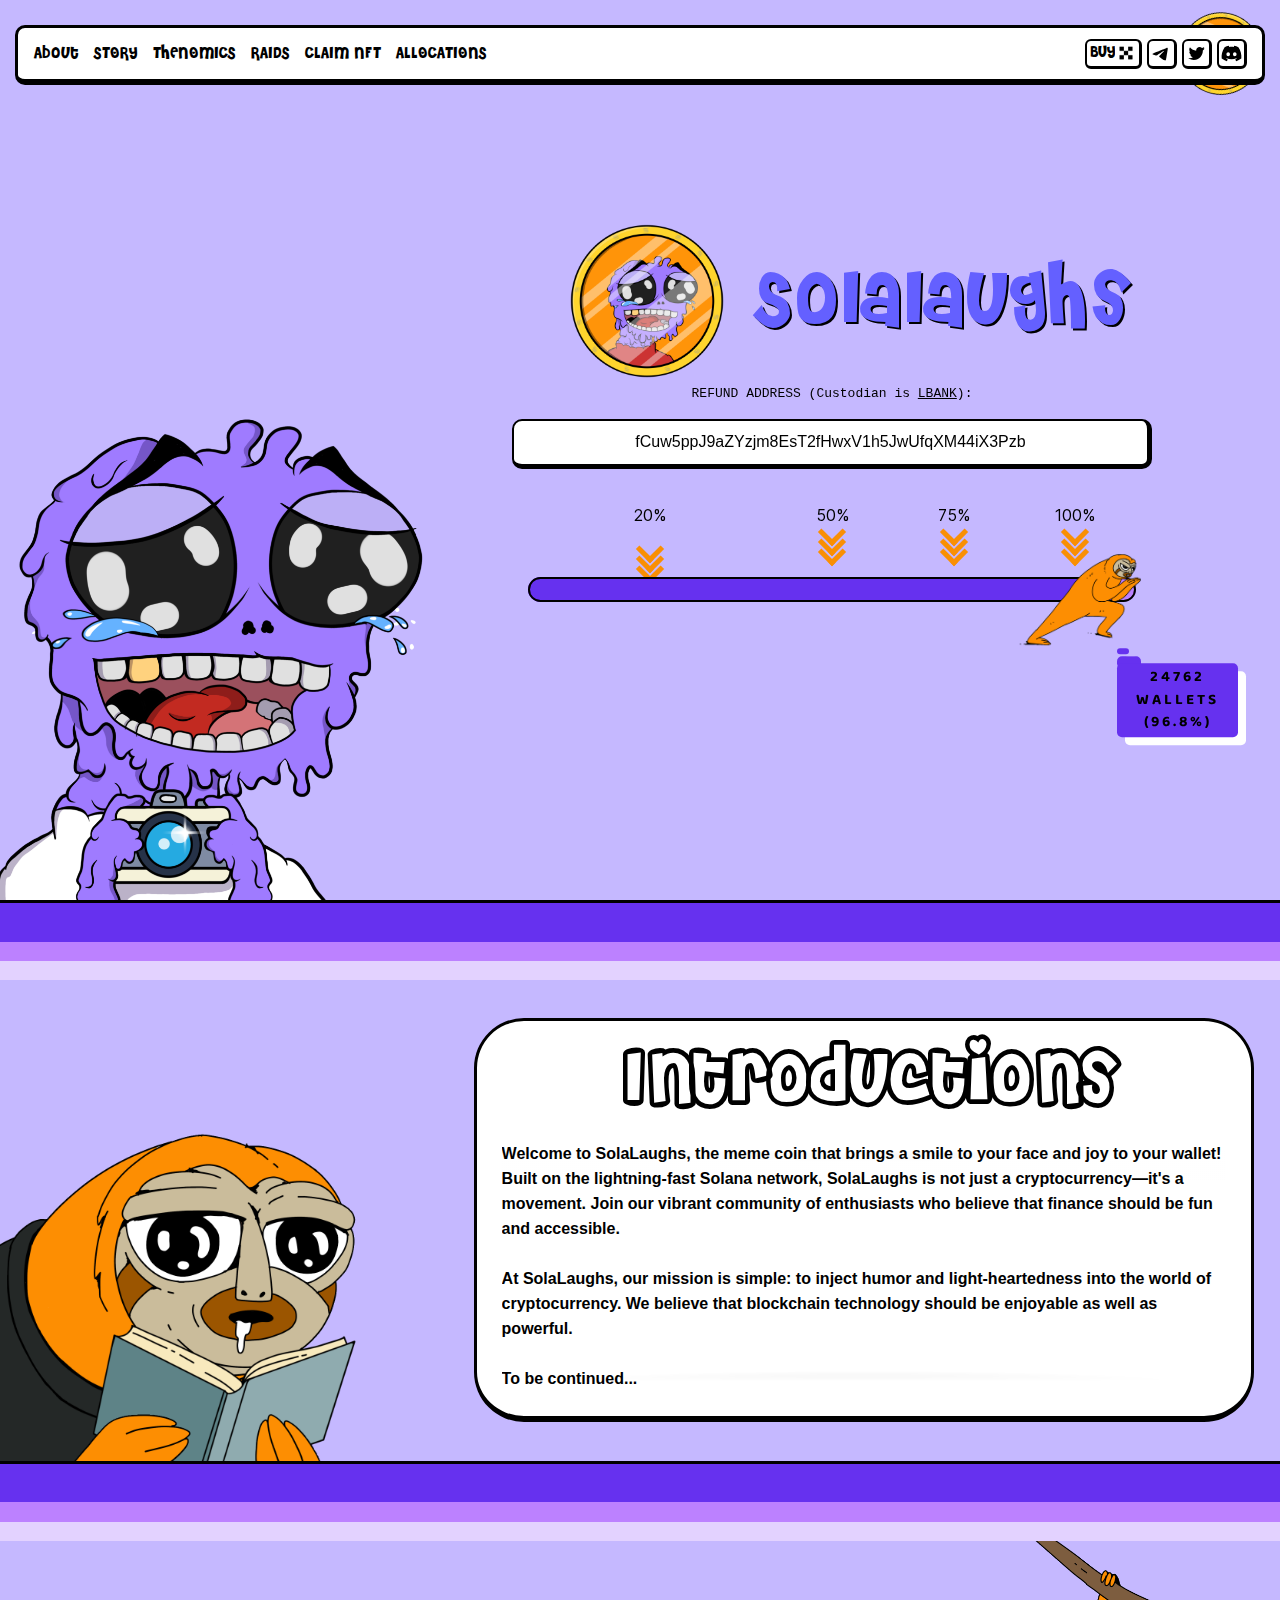
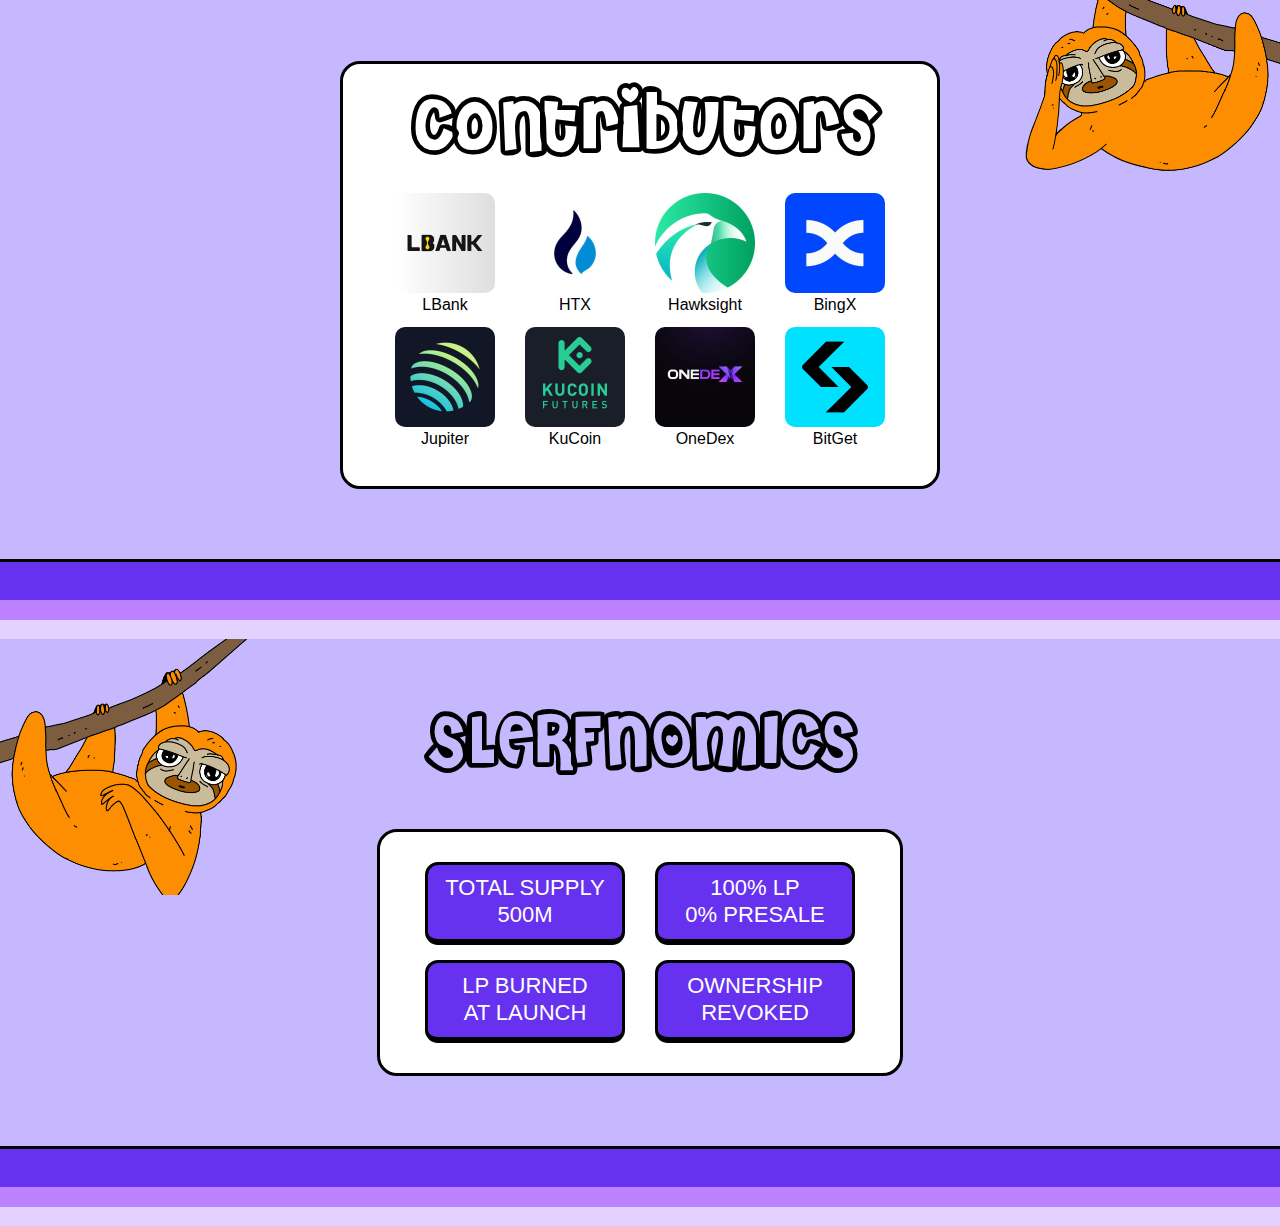
==== index.html @ f8366bbe "Update index.html" ====
<!DOCTYPE html>
<html lang="en">
    <head>
        <meta charSet="utf-8"/>
        <meta name="viewport" content="width=device-width, initial-scale=1"/>
        <link rel="preload" href="/_next/static/media/c9a5bc6a7c948fb0-s.p.woff2" as="font" crossorigin="" type="font/woff2"/>
        <link rel="preload" as="image" href="images/okx.png"/>
        <link rel="preload" as="image" href="/images/coin.png"/>
        <link rel="preload" as="image" href="/images/push.png"/>
        <link rel="preload" as="image" href="/images/salute.png"/>
        <link rel="preload" as="image" href="/images/lbank.jpeg"/>
        <link rel="preload" as="image" href="/images/htx.jpg"/>
        <link rel="preload" as="image" href="/images/Hawksight.jpeg"/>
        <link rel="preload" as="image" href="/images/BingX.jpeg"/>
        <link rel="preload" as="image" href="/images/Jupiter.jpeg"/>
        <link rel="preload" as="image" href="/images/KuCoin.jpeg"/>
        <link rel="stylesheet" href="/_next/static/css/9fb6fd49149eee24.css" crossorigin="" data-precedence="next"/>
        <link rel="preload" as="script" fetchPriority="low" href="/_next/static/chunks/webpack-7dfdd76a87c9d501.js" crossorigin=""/>
        <script src="/_next/static/chunks/fd9d1056-d4ca5eca3eb3c2d2.js" async="" crossorigin=""></script>
        <script src="/_next/static/chunks/69-572718b809e2f349.js" async="" crossorigin=""></script>
        <script src="/_next/static/chunks/main-app-a91ab301754ae529.js" async="" crossorigin=""></script>
        <script src="/_next/static/chunks/3a91511d-2972c8bcb6e692bf.js" async=""></script>
        <script src="/_next/static/chunks/73-a8bef7dbff1683b3.js" async=""></script>
        <script src="/_next/static/chunks/759-c3dd42689b335978.js" async=""></script>
        <script src="/_next/static/chunks/583-10a02fc35e198ca9.js" async=""></script>
        <script src="/_next/static/chunks/app/page-d8e5964d14be302d.js" async=""></script>
        <script src="/_next/static/chunks/258-0559c35a1b5f3dce.js" async=""></script>
        <script src="/_next/static/chunks/562-98d714fc0ea022a1.js" async=""></script>
        <script src="/_next/static/chunks/app/layout-865d504ce059236e.js" async=""></script>
        <link rel="preload" as="image" href="/images/OneDex.jpeg"/>
        <link rel="preload" as="image" href="/images/BitGet.png"/>
        <link rel="preload" as="image" href="/images/hanging.png"/>
        <link rel="icon" href="/images/coin.png"/>
        <meta name="twitter:card" content="summary_large_image"/>
        <meta name="twitter:description" content="Join the funniest currency on the Solana blockchain."/>
        <meta name="twitter:image:type" content="image/png"/>
        <meta name="twitter:image:width" content="855"/>
        <meta name="twitter:image:height" content="714"/>
        <meta property="og:image" content="https://www.slerf.wtf/images/bath.png"/>
        <meta name="twitter:image" content="https://www.slerf.wtf/images/bath.png"/>
        <meta property="og:description" content="SLERFIN"/>
        <meta property="og:image:type" content="image/png"/>
        <meta property="og:title" content="$SOLALAUGHS"/>
        <title>Experience Joy with Every Transaction!</title>
        <meta name="description" content="SOLALAUGHS"/>
        <link rel="icon" href="/images/coin.png"/>
        <meta name="next-size-adjust"/>
        <link href="https://fonts.googleapis.com/css?family=Baloo+2:400,800&amp;display=swap" rel="stylesheet"/>
        <script src="/_next/static/chunks/polyfills-c67a75d1b6f99dc8.js" crossorigin="" noModule=""></script>
    </head>
    <body class="__className_aaf875">
        <div class="wrapper_header">
            <div class="header">
                <div class="menu_left">
                    <a href="/raids.html">
                        <div class="raids-button">RAIDS </div>
                    </a>
                    <a href="/#about" class="menu_button w-button">About</a>
                    <a href="/#WHO" class="menu_button w-button">STORY</a>
                    <a href="/#TOK" class="menu_button w-button">SOLANOMICS</a>
                    <a href="/raids.html" class="menu_button w-button">RAIDS</a>
                    <a href="/claim.html" class="menu_button w-button">CLAIM NFT</a>
                    <a href="/allocations.html" class="menu_button w-button">ALLOCATIONS</a>
                </div>
                <div class="menu_right">
                    <a href="https://www.okx.com/web3/dex-market/detail/501/7BgBvyjrZX1YKz4oh9mjb8ZScatkkwb8DzFx7LoiVkM3" target="_blank" class="buy">
                        BUY !<img class="h-[22px]" src="images/okx.png"/>
                    </a>
                    <a href="https://t.me/solalaughs" target="_blank" class="socials tg w-button"></a>
                    <a href="https://twitter.com/solalaughs" target="_blank" class="socials twitter w-button"></a>
                    <a href="https://discord.gg/solalaughs" target="_blank" class="socials dsc w-button"></a>
                </div>
            </div>
        </div>
        <main class="body">
            <div class="wrapper">
                <div class="section_hero">
                    <div class="block_chara">
                        <img src="images/solalaughs.png" loading="lazy" alt="" class="booby"/>
                    </div>
                    <div class="block_logo">
                        <div class="main-text">
                            <img src="/images/coin.png" class="coin"/>SolaLaughs
                        </div>
                        <div class="pre-sale">
                            REFUND ADDRESS (Custodian is
                            <!-- -->
                            <a style="text-decoration:underline" href="https://twitter.com/LBank_Exchange/status/1769918019738976697" target="_blank" rel="noreferrer">LBANK</a>
                            ):
                        </div>
                        <div class="block_ca" data-tooltip-id="tt" id="tt">
                            <div class="ca">fCuw5ppJ9aZYzjm8EsT2fHwxV1h5JwUfqXM44iX3Pzb</div>
                        </div>
                        <div class="loading-parent">
                            <div class="break-points">
                                <div class="break-1">
                                    20%
                                    <div class="arrow">
                                        <span></span>
                                        <span></span>
                                        <span></span>
                                    </div>
                                </div>
                                <div class="break-2">
                                    50%
                                    <div class="arrow">
                                        <span></span>
                                        <span></span>
                                        <span></span>
                                    </div>
                                </div>
                                <div class="break-3">
                                    75%
                                    <div class="arrow">
                                        <span></span>
                                        <span></span>
                                        <span></span>
                                    </div>
                                </div>
                                <div class="break-3">
                                    100%
                                    <div class="arrow">
                                        <span></span>
                                        <span></span>
                                        <span></span>
                                    </div>
                                </div>
                            </div>
                            <div class="loading-bar">
                                <div class="half-bar" style="width:0%"></div>
                                <div class="progress-overlay"></div>
                                <img src="/images/push.png" class="slerf-progress" style="margin-left:0%"/>
                                <div class="tool-tip" style="margin-left:0%">
                                    <div class="tool-tip-1">
                                        0 Wallets<br/>(
                                        <!-- -->
                                        0.0%
                                        <!-- -->
                                        )
                                    </div>
                                    <div class="tool-tip-2"></div>
                                    <div class="tool-tip-3"></div>
                                </div>
                            </div>
                        </div>
                    </div>
                </div>
            </div>
            <div class="separator_blue" id="WHO">
                <div class="separator_in">
                    <div class="separator_in2"></div>
                </div>
            </div>
            <div class="section_about">
                <img src="images/reading.png" loading="lazy" alt="" class="cloud_right"/>
                <div class="section_block_about_wrapper">
                    <div class="block_about">
                        <div class="h1 blk">Introductions/div>
                        <div class="block_paragraph">
                            <p class="para">
                            <p>Welcome to SolaLaughs, the meme coin that brings a smile to your face and joy to your wallet! Built on the lightning-fast Solana network, SolaLaughs is not just a cryptocurrency—it's a movement. Join our vibrant community of enthusiasts who believe that finance should be fun and accessible.</p>
                            <br/>To be continued...
</p></div></div></div></div>
<div class="separator_blue" id="TOK">
    <div class="separator_in">
        <div class="separator_in2"></div>
    </div>
</div>
<div class="wrapper_tokenomics" id="tokenomics">
    <img src="/images/salute.png" class="salute"/>
    <div class="tokenomics">
        <div class="contribs_details">
            <div class="h1 mb-6">Contributors</div>
            <div class="contribs_flex">
                <div class="contrib">
                    <img class="contribimg" src="/images/lbank.jpeg"/>
                    <h3>LBank</h3>
                </div>
                <div class="contrib">
                    <img class="contribimg" src="/images/htx.jpg"/>
                    <h3>HTX</h3>
                </div>
                <div class="contrib">
                    <img class="contribimg" src="/images/Hawksight.jpeg"/>
                    <h3>Hawksight</h3>
                </div>
                <div class="contrib">
                    <img class="contribimg" src="/images/BingX.jpeg"/>
                    <h3>BingX</h3>
                </div>
                <div class="contrib">
                    <img class="contribimg" src="/images/Jupiter.jpeg"/>
                    <h3>Jupiter</h3>
                </div>
                <div class="contrib">
                    <img class="contribimg" src="/images/KuCoin.jpeg"/>
                    <h3>KuCoin</h3>
                </div>
                <div class="contrib">
                    <img class="contribimg" src="/images/OneDex.jpeg"/>
                    <h3>OneDex</h3>
                </div>
                <div class="contrib">
                    <img class="contribimg" src="/images/BitGet.png"/>
                    <h3>BitGet</h3>
                </div>
            </div>
        </div>
    </div>
</div>
<div class="separator_blue" id="STATS">
    <div class="separator_in">
        <div class="separator_in2"></div>
    </div>
</div>
<div class="wrapper_tokenomics" id="tokenomics">
    <img src="/images/hanging.png" class="hanging"/>
    <div class="tokenomics">
        <div class="h1">SLERFNOMICS</div>
        <div data-w-id="4c6bb17c-4a56-13b4-3585-2eb3e7861ee4" class="tokenomics_details">
            <div class="tokenomics_top">
                <div class="toke_details">
                    <div class="tokenomics_title">TOTAL SUPPLY</div>
                    <div class="tokenomics_title">500M</div>
                </div>
                <div class="toke_details">
                    <div class="tokenomics_title">100% LP</div>
                    <div class="tokenomics_title">0% PRESALE</div>
                </div>
            </div>
            <div class="tokenomics_bottom">
                <div class="toke_details">
                    <div class="tokenomics_title">LP BURNED</div>
                    <div class="tokenomics_title">AT LAUNCH</div>
                </div>
                <div class="toke_details">
                    <div class="tokenomics_title">OWNERSHIP</div>
                    <div class="tokenomics_title">REVOKED</div>
                </div>
            </div>
        </div>
    </div>
</div>
<div class="wrapper_tokenomics" id="tokenomics">
    <img src="/images/hanging.png" class="hanging"/>
    <div class="container">
  <h2>Frequently Asked Questions</h2>
  <div class="accordion">
    <div class="accordion-item">
      <button id="accordion-button-1" aria-expanded="false"><span class="accordion-title">Why is the moon sometimes out during the day?</span><span class="icon" aria-hidden="true"></span></button>
      <div class="accordion-content">
        <p>Lorem ipsum dolor sit amet, consectetur adipiscing elit, sed do eiusmod tempor incididunt ut labore et dolore magna aliqua. Elementum sagittis vitae et leo duis ut. Ut tortor pretium viverra suspendisse potenti.</p>
      </div>
    </div>
    <div class="accordion-item">
      <button id="accordion-button-2" aria-expanded="false"><span class="accordion-title">Why is the sky blue?</span><span class="icon" aria-hidden="true"></span></button>
      <div class="accordion-content">
        <p>Lorem ipsum dolor sit amet, consectetur adipiscing elit, sed do eiusmod tempor incididunt ut labore et dolore magna aliqua. Elementum sagittis vitae et leo duis ut. Ut tortor pretium viverra suspendisse potenti.</p>
      </div>
    </div>
    <div class="accordion-item">
      <button id="accordion-button-3" aria-expanded="false"><span class="accordion-title">Will we ever discover aliens?</span><span class="icon" aria-hidden="true"></span></button>
      <div class="accordion-content">
        <p>Lorem ipsum dolor sit amet, consectetur adipiscing elit, sed do eiusmod tempor incididunt ut labore et dolore magna aliqua. Elementum sagittis vitae et leo duis ut. Ut tortor pretium viverra suspendisse potenti.</p>
      </div>
    </div>
    <div class="accordion-item">
      <button id="accordion-button-4" aria-expanded="false"><span class="accordion-title">How much does the Earth weigh?</span><span class="icon" aria-hidden="true"></span></button>
      <div class="accordion-content">
        <p>Lorem ipsum dolor sit amet, consectetur adipiscing elit, sed do eiusmod tempor incididunt ut labore et dolore magna aliqua. Elementum sagittis vitae et leo duis ut. Ut tortor pretium viverra suspendisse potenti.</p>
      </div>
    </div>
    <div class="accordion-item">
      <button id="accordion-button-5" aria-expanded="false"><span class="accordion-title">How do airplanes stay up?</span><span class="icon" aria-hidden="true"></span></button>
      <div class="accordion-content">
        <p>Lorem ipsum dolor sit amet, consectetur adipiscing elit, sed do eiusmod tempor incididunt ut labore et dolore magna aliqua. Elementum sagittis vitae et leo duis ut. Ut tortor pretium viverra suspendisse potenti.</p>
      </div>
    </div>
  </div>
</div>
                </div>
            </div>
        </div>
    </div>
</div>
<div class="separator_blue" id="STATS">
    <div class="separator_in">
        <div class="separator_in2"></div>
    </div>
</div>
</main><div style="position:fixed;z-index:9999;top:16px;left:16px;right:16px;bottom:16px;pointer-events:none"></div>
<script src="/_next/static/chunks/webpack-7dfdd76a87c9d501.js" crossorigin="" async=""></script>
<script>
    (self.__next_f = self.__next_f || []).push([0]);
    self.__next_f.push([2, null])
</script>
<script>
    self.__next_f.push([1, "1:HL[\"/_next/static/media/c9a5bc6a7c948fb0-s.p.woff2\",\"font\",{\"crossOrigin\":\"\",\"type\":\"font/woff2\"}]\n2:HL[\"/_next/static/css/9fb6fd49149eee24.css\",\"style\",{\"crossOrigin\":\"\"}]\n0:\"$L3\"\n"])
</script>
<script>
    self.__next_f.push([1, "4:I[47690,[],\"\"]\n6:I[77831,[],\"\"]\n7:I[40981,[\"814\",\"static/chunks/3a91511d-2972c8bcb6e692bf.js\",\"73\",\"static/chunks/73-a8bef7dbff1683b3.js\",\"759\",\"static/chunks/759-c3dd42689b335978.js\",\"583\",\"static/chunks/583-10a02fc35e198ca9.js\",\"931\",\"static/chunks/app/page-d8e5964d14be302d.js\"],\"\"]\n8:I[98690,[\"814\",\"static/chunks/3a91511d-2972c8bcb6e692bf.js\",\"759\",\"static/chunks/759-c3dd42689b335978.js\",\"258\",\"static/chunks/258-0559c35a1b5f3dce.js\",\"562\",\"static/chunks/562-98d714fc0ea022a1.js\",\"185\",\"static/chunks/app"])
</script>
<script>
    self.__next_f.push([1, "/layout-865d504ce059236e.js\"],\"WalletContextProvider\"]\n9:I[5613,[],\"\"]\na:I[31778,[],\"\"]\nb:I[18009,[\"814\",\"static/chunks/3a91511d-2972c8bcb6e692bf.js\",\"759\",\"static/chunks/759-c3dd42689b335978.js\",\"258\",\"static/chunks/258-0559c35a1b5f3dce.js\",\"562\",\"static/chunks/562-98d714fc0ea022a1.js\",\"185\",\"static/chunks/app/layout-865d504ce059236e.js\"],\"Toaster\"]\nd:I[48955,[],\"\"]\ne:[]\n"])
</script>
<script>
    self.__next_f.push([1, "3:[[[\"$\",\"link\",\"0\",{\"rel\":\"stylesheet\",\"href\":\"/_next/static/css/9fb6fd49149eee24.css\",\"precedence\":\"next\",\"crossOrigin\":\"\"}]],[\"$\",\"$L4\",null,{\"buildId\":\"cHg2XXc3k6zEZSCvXubAe\",\"assetPrefix\":\"\",\"initialCanonicalUrl\":\"/\",\"initialTree\":[\"\",{\"children\":[\"__PAGE__\",{}]},\"$undefined\",\"$undefined\",true],\"initialSeedData\":[\"\",{\"children\":[\"__PAGE__\",{},[\"$L5\",[\"$\",\"$L6\",null,{\"propsForComponent\":{\"params\":{}},\"Component\":\"$7\",\"isStaticGeneration\":true}],null]]},[null,[\"$\",\"html\",null,{\"lang\":\"en\",\"children\":[[\"$\",\"head\",null,{\"children\":[[\"$\",\"link\",null,{\"rel\":\"icon\",\"href\":\"/images/coin.png\"}],[\"$\",\"meta\",null,{\"name\":\"twitter:card\",\"content\":\"summary_large_image\"}],[\"$\",\"meta\",null,{\"name\":\"twitter:description\",\"content\":\"SLERFIN\"}],[\"$\",\"meta\",null,{\"name\":\"twitter:image:type\",\"content\":\"image/png\"}],[\"$\",\"meta\",null,{\"name\":\"twitter:image:width\",\"content\":\"855\"}],[\"$\",\"meta\",null,{\"name\":\"twitter:image:height\",\"content\":\"714\"}],[\"$\",\"meta\",null,{\"property\":\"og:image\",\"content\":\"https://www.slerf.wtf/images/bath.png\"}],[\"$\",\"meta\",null,{\"name\":\"twitter:image\",\"content\":\"https://www.slerf.wtf/images/bath.png\"}],[\"$\",\"meta\",null,{\"property\":\"og:description\",\"content\":\"SLERFIN\"}],[\"$\",\"meta\",null,{\"property\":\"og:image:type\",\"content\":\"image/png\"}],[\"$\",\"meta\",null,{\"property\":\"og:title\",\"content\":\"$SOLALAUGHS\"}],[\"$\",\"link\",null,{\"href\":\"https://fonts.googleapis.com/css?family=Baloo+2:400,800\u0026display=swap\",\"rel\":\"stylesheet\"}]]}],[\"$\",\"body\",null,{\"className\":\"__className_aaf875\",\"children\":[\"$\",\"$L8\",null,{\"children\":[[\"$\",\"$L9\",null,{\"parallelRouterKey\":\"children\",\"segmentPath\":[\"children\"],\"loading\":\"$undefined\",\"loadingStyles\":\"$undefined\",\"loadingScripts\":\"$undefined\",\"hasLoading\":false,\"error\":\"$undefined\",\"errorStyles\":\"$undefined\",\"errorScripts\":\"$undefined\",\"template\":[\"$\",\"$La\",null,{}],\"templateStyles\":\"$undefined\",\"templateScripts\":\"$undefined\",\"notFound\":[[\"$\",\"title\",null,{\"children\":\"404: This page could not be found.\"}],[\"$\",\"div\",null,{\"style\":{\"fontFamily\":\"system-ui,\\\"Segoe UI\\\",Roboto,Helvetica,Arial,sans-serif,\\\"Apple Color Emoji\\\",\\\"Segoe UI Emoji\\\"\",\"height\":\"100vh\",\"textAlign\":\"center\",\"display\":\"flex\",\"flexDirection\":\"column\",\"alignItems\":\"center\",\"justifyContent\":\"center\"},\"children\":[\"$\",\"div\",null,{\"children\":[[\"$\",\"style\",null,{\"dangerouslySetInnerHTML\":{\"__html\":\"body{color:#000;background:#fff;margin:0}.next-error-h1{border-right:1px solid rgba(0,0,0,.3)}@media (prefers-color-scheme:dark){body{color:#fff;background:#000}.next-error-h1{border-right:1px solid rgba(255,255,255,.3)}}\"}}],[\"$\",\"h1\",null,{\"className\":\"next-error-h1\",\"style\":{\"display\":\"inline-block\",\"margin\":\"0 20px 0 0\",\"padding\":\"0 23px 0 0\",\"fontSize\":24,\"fontWeight\":500,\"verticalAlign\":\"top\",\"lineHeight\":\"49px\"},\"children\":\"404\"}],[\"$\",\"div\",null,{\"style\":{\"display\":\"inline-block\"},\"children\":[\"$\",\"h2\",null,{\"style\":{\"fontSize\":14,\"fontWeight\":400,\"lineHeight\":\"49px\",\"margin\":0},\"children\":\"This page could not be found.\"}]}]]}]}]],\"notFoundStyles\":[],\"styles\":null}],[\"$\",\"$Lb\",null,{\"position\":\"bottom-center\"}]]}]}]]}],null]],\"initialHead\":[false,\"$Lc\"],\"globalErrorComponent\":\"$d\",\"missingSlots\":\"$We\"}]]\n"])
</script>
<script>
    self.__next_f.push([1, "c:[[\"$\",\"meta\",\"0\",{\"name\":\"viewport\",\"content\":\"width=device-width, initial-scale=1\"}],[\"$\",\"meta\",\"1\",{\"charSet\":\"utf-8\"}],[\"$\",\"title\",\"2\",{\"children\":\"$SOLALAUGHS\"}],[\"$\",\"meta\",\"3\",{\"name\":\"description\",\"content\":\"SLERFIN\"}],[\"$\",\"link\",\"4\",{\"rel\":\"icon\",\"href\":\"/images/coin.png\"}],[\"$\",\"meta\",\"5\",{\"name\":\"next-size-adjust\"}]]\n5:null\n"])
</script>
<script>
    self.__next_f.push([1, ""])
</script>
<script>
const items = document.querySelectorAll(".accordion button");

function toggleAccordion() {
  const itemToggle = this.getAttribute('aria-expanded');
  
  for (i = 0; i < items.length; i++) {
    items[i].setAttribute('aria-expanded', 'false');
  }
  
  if (itemToggle == 'false') {
    this.setAttribute('aria-expanded', 'true');
  }
}

items.forEach(item => item.addEventListener('click', toggleAccordion));
</script>
</body></html>
---- _next/static/css/9fb6fd49149eee24.css ----
@import url("https://fonts.googleapis.com/css2?family=DM+Sans:wght@400;500;700&display=swap");.wallet-adapter-button {
    background-color: transparent;
    border: none;
    color: #fff;
    cursor: pointer;
    display: flex;
    align-items: center;
    font-family: DM Sans,Roboto,Helvetica Neue,Helvetica,Arial,sans-serif;
    font-size: 16px;
    font-weight: 600;
    height: 48px;
    line-height: 48px;
    padding: 0 24px;
    border-radius: 4px
}

@import url('https://fonts.googleapis.com/css?family=Hind:300,400&display=swap');

$bg: #fff;
$text: #7288a2;
$gray: #4d5974;
$lightgray: #e5e5e5;
$blue: #03b5d2;

* {
  box-sizing: border-box;
  &::before, &::after {
    box-sizing: border-box;
  }
}

body {
  margin: 0;
  padding: 0;
  font-family: 'Hind', sans-serif;
  background: $bg;
  color: $gray;
  display: flex;
  min-height: 100vh;
}

.container {
  margin: 0 auto;
  padding: 4rem;
  width: 48rem;
}

.accordion {
  .accordion-item {
    border-bottom: 1px solid $lightgray;
    button[aria-expanded='true'] {
      border-bottom: 1px solid $blue;
    }
  }
  button {
    position: relative;
    display: block;
    text-align: left;
    width: 100%;
    padding: 1em 0;
    color: $text;
    font-size: 1.15rem;
    font-weight: 400;
    border: none;
    background: none;
    outline: none;
    &:hover, &:focus {
      cursor: pointer;
      color: $blue;
      &::after {
        cursor: pointer;
        color: $blue;
        border: 1px solid $blue;
      }
    }
    .accordion-title {
      padding: 1em 1.5em 1em 0;
    }
    .icon {
      display: inline-block;
      position: absolute;
      top: 18px;
      right: 0;
      width: 22px;
      height: 22px;
      border: 1px solid;
      border-radius: 22px;
      &::before {
        display: block;
        position: absolute;
        content: '';
        top: 9px;
        left: 5px;
        width: 10px;
        height: 2px;
        background: currentColor;
      }
      &::after {
        display: block;
        position: absolute;
        content: '';
        top: 5px;
        left: 9px;
        width: 2px;
        height: 10px;
        background: currentColor;
      }
    }
  }
  button[aria-expanded='true'] {
    color: $blue;
    .icon {
      &::after {
        width: 0;
      }
    }
    + .accordion-content {
      opacity: 1;
      max-height: 9em;
      transition: all 200ms linear;
      will-change: opacity, max-height;
    }
  }
  .accordion-content {
    opacity: 0;
    max-height: 0;
    overflow: hidden;
    transition: opacity 200ms linear, max-height 200ms linear;
    will-change: opacity, max-height;
    p {
      font-size: 1rem;
      font-weight: 300;
      margin: 2em 0;
    }
  }
}

.wallet-adapter-button-trigger {
    background-color: #512da8
}

.wallet-adapter-button:not([disabled]):focus-visible {
    outline-color: #fff
}

.wallet-adapter-button:not([disabled]):hover {
    background-color: #1a1f2e
}

.wallet-adapter-button[disabled] {
    background: #404144;
    color: #999;
    cursor: not-allowed
}

.wallet-adapter-button-end-icon,.wallet-adapter-button-end-icon img,.wallet-adapter-button-start-icon,.wallet-adapter-button-start-icon img {
    display: flex;
    align-items: center;
    justify-content: center;
    width: 24px;
    height: 24px
}

.wallet-adapter-button-end-icon {
    margin-left: 12px
}

.wallet-adapter-button-start-icon {
    margin-right: 12px
}

.wallet-adapter-collapse {
    width: 100%
}

.wallet-adapter-dropdown {
    position: relative;
    display: inline-block
}

.wallet-adapter-dropdown-list {
    position: absolute;
    z-index: 99;
    display: grid;
    grid-template-rows: 1fr;
    grid-row-gap: 10px;
    padding: 10px;
    top: 100%;
    right: 0;
    margin: 0;
    list-style: none;
    background: #2c2d30;
    border-radius: 10px;
    box-shadow: 0 8px 20px rgba(0,0,0,.6);
    opacity: 0;
    visibility: hidden;
    transition: opacity .2s ease,transform .2s ease,visibility .2s;
    font-family: DM Sans,Roboto,Helvetica Neue,Helvetica,Arial,sans-serif
}

.wallet-adapter-dropdown-list-active {
    opacity: 1;
    visibility: visible;
    transform: translateY(10px)
}

.wallet-adapter-dropdown-list-item {
    display: flex;
    flex-direction: row;
    justify-content: center;
    align-items: center;
    border: none;
    outline: none;
    cursor: pointer;
    white-space: nowrap;
    box-sizing: border-box;
    padding: 0 20px;
    width: 100%;
    border-radius: 6px;
    font-size: 14px;
    font-weight: 600;
    height: 37px;
    color: #fff
}

.wallet-adapter-dropdown-list-item:not([disabled]):hover {
    background-color: #1a1f2e
}

.wallet-adapter-modal-collapse-button svg {
    align-self: center;
    fill: #999
}

.wallet-adapter-modal-collapse-button.wallet-adapter-modal-collapse-button-active svg {
    transform: rotate(180deg);
    transition: transform .15s ease-in
}

.wallet-adapter-modal {
    position: fixed;
    top: 0;
    left: 0;
    right: 0;
    bottom: 0;
    opacity: 0;
    transition: opacity .15s linear;
    background: rgba(0,0,0,.5);
    z-index: 1040;
    overflow-y: auto
}

.wallet-adapter-modal.wallet-adapter-modal-fade-in {
    opacity: 1
}

.wallet-adapter-modal-button-close {
    display: flex;
    align-items: center;
    justify-content: center;
    position: absolute;
    top: 18px;
    right: 18px;
    padding: 12px;
    cursor: pointer;
    background: #1a1f2e;
    border: none;
    border-radius: 50%
}

.wallet-adapter-modal-button-close:focus-visible {
    outline-color: #fff
}

.wallet-adapter-modal-button-close svg {
    fill: #777;
    transition: fill .2s ease 0s
}

.wallet-adapter-modal-button-close:hover svg {
    fill: #fff
}

.wallet-adapter-modal-overlay {
    background: rgba(0,0,0,.5);
    position: fixed;
    top: 0;
    left: 0;
    bottom: 0;
    right: 0
}

.wallet-adapter-modal-container {
    display: flex;
    margin: 3rem;
    min-height: calc(100vh - 6rem);
    align-items: center;
    justify-content: center
}

@media (max-width: 480px) {
    .wallet-adapter-modal-container {
        margin:1rem;
        min-height: calc(100vh - 2rem)
    }
}

.wallet-adapter-modal-wrapper {
    box-sizing: border-box;
    position: relative;
    display: flex;
    align-items: center;
    flex-direction: column;
    z-index: 1050;
    max-width: 400px;
    border-radius: 10px;
    background: #10141f;
    box-shadow: 0 8px 20px rgba(0,0,0,.6);
    font-family: DM Sans,Roboto,Helvetica Neue,Helvetica,Arial,sans-serif;
    flex: 1
}

.wallet-adapter-modal-wrapper .wallet-adapter-button {
    width: 100%
}

.wallet-adapter-modal-title {
    font-weight: 500;
    font-size: 24px;
    line-height: 36px;
    margin: 0;
    padding: 64px 48px 48px;
    text-align: center;
    color: #fff
}

@media (max-width: 374px) {
    .wallet-adapter-modal-title {
        font-size:18px
    }
}

.wallet-adapter-modal-list {
    margin: 0 0 12px;
    padding: 0;
    width: 100%;
    list-style: none
}

.wallet-adapter-modal-list .wallet-adapter-button {
    font-weight: 400;
    border-radius: 0;
    font-size: 18px
}

.wallet-adapter-modal-list .wallet-adapter-button-end-icon,.wallet-adapter-modal-list .wallet-adapter-button-end-icon img,.wallet-adapter-modal-list .wallet-adapter-button-start-icon,.wallet-adapter-modal-list .wallet-adapter-button-start-icon img {
    width: 28px;
    height: 28px
}

.wallet-adapter-modal-list .wallet-adapter-button span {
    margin-left: auto;
    font-size: 14px;
    opacity: .6
}

.wallet-adapter-modal-list-more {
    cursor: pointer;
    border: none;
    padding: 12px 24px 24px 12px;
    align-self: flex-end;
    display: flex;
    align-items: center;
    background-color: transparent;
    color: #fff
}

.wallet-adapter-modal-list-more svg {
    transition: all .1s ease;
    fill: #fff;
    margin-left: .5rem
}

.wallet-adapter-modal-list-more-icon-rotate {
    transform: rotate(180deg)
}

.wallet-adapter-modal-middle {
    width: 100%;
    display: flex;
    flex-direction: column;
    align-items: center;
    padding: 0 24px 24px;
    box-sizing: border-box
}

.wallet-adapter-modal-middle-button {
    display: block;
    cursor: pointer;
    margin-top: 48px;
    width: 100%;
    background-color: #512da8;
    padding: 12px;
    font-size: 18px;
    border: none;
    border-radius: 8px;
    color: #fff
}

/*
! tailwindcss v3.4.1 | MIT License | https://tailwindcss.com
*/
*,:after,:before {
    box-sizing: border-box;
    border: 0 solid #e5e7eb
}

:after,:before {
    --tw-content: ""
}

:host,html {
    line-height: 1.5;
    -webkit-text-size-adjust: 100%;
    -moz-tab-size: 4;
    -o-tab-size: 4;
    tab-size: 4;
    font-family: ui-sans-serif,system-ui,sans-serif,Apple Color Emoji,Segoe UI Emoji,Segoe UI Symbol,Noto Color Emoji;
    font-feature-settings: normal;
    font-variation-settings: normal;
    -webkit-tap-highlight-color: transparent
}

body {
    margin: 0;
    line-height: inherit
}

hr {
    height: 0;
    color: inherit;
    border-top-width: 1px
}

abbr:where([title]) {
    -webkit-text-decoration: underline dotted;
    text-decoration: underline dotted
}

h1,h2,h3,h4,h5,h6 {
    font-size: inherit;
    font-weight: inherit
}

a {
    color: inherit;
    text-decoration: inherit
}

b,strong {
    font-weight: bolder
}

code,kbd,pre,samp {
    font-family: ui-monospace,SFMono-Regular,Menlo,Monaco,Consolas,Liberation Mono,Courier New,monospace;
    font-feature-settings: normal;
    font-variation-settings: normal;
    font-size: 1em
}

small {
    font-size: 80%
}

sub,sup {
    font-size: 75%;
    line-height: 0;
    position: relative;
    vertical-align: baseline
}

sub {
    bottom: -.25em
}

sup {
    top: -.5em
}

table {
    text-indent: 0;
    border-color: inherit;
    border-collapse: collapse
}

button,input,optgroup,select,textarea {
    font-family: inherit;
    font-feature-settings: inherit;
    font-variation-settings: inherit;
    font-size: 100%;
    font-weight: inherit;
    line-height: inherit;
    color: inherit;
    margin: 0;
    padding: 0
}

button,select {
    text-transform: none
}

[type=button],[type=reset],[type=submit],button {
    -webkit-appearance: button;
    background-color: transparent;
    background-image: none
}

:-moz-focusring {
    outline: auto
}

:-moz-ui-invalid {
    box-shadow: none
}

progress {
    vertical-align: baseline
}

::-webkit-inner-spin-button,::-webkit-outer-spin-button {
    height: auto
}

[type=search] {
    -webkit-appearance: textfield;
    outline-offset: -2px
}

::-webkit-search-decoration {
    -webkit-appearance: none
}

::-webkit-file-upload-button {
    -webkit-appearance: button;
    font: inherit
}

summary {
    display: list-item
}

blockquote,dd,dl,figure,h1,h2,h3,h4,h5,h6,hr,p,pre {
    margin: 0
}

fieldset {
    margin: 0
}

fieldset,legend {
    padding: 0
}

menu,ol,ul {
    list-style: none;
    margin: 0;
    padding: 0
}

dialog {
    padding: 0
}

textarea {
    resize: vertical
}

input::-moz-placeholder,textarea::-moz-placeholder {
    opacity: 1;
    color: #9ca3af
}

input::placeholder,textarea::placeholder {
    opacity: 1;
    color: #9ca3af
}

[role=button],button {
    cursor: pointer
}

:disabled {
    cursor: default
}

audio,canvas,embed,iframe,img,object,svg,video {
    display: block;
    vertical-align: middle
}

img,video {
    max-width: 100%;
    height: auto
}

[hidden] {
    display: none
}

*,:after,:before {
    --tw-border-spacing-x: 0;
    --tw-border-spacing-y: 0;
    --tw-translate-x: 0;
    --tw-translate-y: 0;
    --tw-rotate: 0;
    --tw-skew-x: 0;
    --tw-skew-y: 0;
    --tw-scale-x: 1;
    --tw-scale-y: 1;
    --tw-pan-x: ;
    --tw-pan-y: ;
    --tw-pinch-zoom: ;
    --tw-scroll-snap-strictness: proximity;
    --tw-gradient-from-position: ;
    --tw-gradient-via-position: ;
    --tw-gradient-to-position: ;
    --tw-ordinal: ;
    --tw-slashed-zero: ;
    --tw-numeric-figure: ;
    --tw-numeric-spacing: ;
    --tw-numeric-fraction: ;
    --tw-ring-inset: ;
    --tw-ring-offset-width: 0px;
    --tw-ring-offset-color: #fff;
    --tw-ring-color: rgba(59,130,246,.5);
    --tw-ring-offset-shadow: 0 0 #0000;
    --tw-ring-shadow: 0 0 #0000;
    --tw-shadow: 0 0 #0000;
    --tw-shadow-colored: 0 0 #0000;
    --tw-blur: ;
    --tw-brightness: ;
    --tw-contrast: ;
    --tw-grayscale: ;
    --tw-hue-rotate: ;
    --tw-invert: ;
    --tw-saturate: ;
    --tw-sepia: ;
    --tw-drop-shadow: ;
    --tw-backdrop-blur: ;
    --tw-backdrop-brightness: ;
    --tw-backdrop-contrast: ;
    --tw-backdrop-grayscale: ;
    --tw-backdrop-hue-rotate: ;
    --tw-backdrop-invert: ;
    --tw-backdrop-opacity: ;
    --tw-backdrop-saturate: ;
    --tw-backdrop-sepia:
}

::backdrop {
    --tw-border-spacing-x: 0;
    --tw-border-spacing-y: 0;
    --tw-translate-x: 0;
    --tw-translate-y: 0;
    --tw-rotate: 0;
    --tw-skew-x: 0;
    --tw-skew-y: 0;
    --tw-scale-x: 1;
    --tw-scale-y: 1;
    --tw-pan-x: ;
    --tw-pan-y: ;
    --tw-pinch-zoom: ;
    --tw-scroll-snap-strictness: proximity;
    --tw-gradient-from-position: ;
    --tw-gradient-via-position: ;
    --tw-gradient-to-position: ;
    --tw-ordinal: ;
    --tw-slashed-zero: ;
    --tw-numeric-figure: ;
    --tw-numeric-spacing: ;
    --tw-numeric-fraction: ;
    --tw-ring-inset: ;
    --tw-ring-offset-width: 0px;
    --tw-ring-offset-color: #fff;
    --tw-ring-color: rgba(59,130,246,.5);
    --tw-ring-offset-shadow: 0 0 #0000;
    --tw-ring-shadow: 0 0 #0000;
    --tw-shadow: 0 0 #0000;
    --tw-shadow-colored: 0 0 #0000;
    --tw-blur: ;
    --tw-brightness: ;
    --tw-contrast: ;
    --tw-grayscale: ;
    --tw-hue-rotate: ;
    --tw-invert: ;
    --tw-saturate: ;
    --tw-sepia: ;
    --tw-drop-shadow: ;
    --tw-backdrop-blur: ;
    --tw-backdrop-brightness: ;
    --tw-backdrop-contrast: ;
    --tw-backdrop-grayscale: ;
    --tw-backdrop-hue-rotate: ;
    --tw-backdrop-invert: ;
    --tw-backdrop-opacity: ;
    --tw-backdrop-saturate: ;
    --tw-backdrop-sepia:
}

.container {
    width: 100%
}

@media (min-width: 640px) {
    .container {
        max-width:640px
    }
}

@media (min-width: 768px) {
    .container {
        max-width:768px
    }
}

@media (min-width: 1024px) {
    .container {
        max-width:1024px
    }
}

@media (min-width: 1280px) {
    .container {
        max-width:1280px
    }
}

@media (min-width: 1536px) {
    .container {
        max-width:1536px
    }
}

.z-10 {
    z-index: 10
}

.\!mb-2 {
    margin-bottom: .5rem!important
}

.mb-6 {
    margin-bottom: 1.5rem
}

.ml-auto {
    margin-left: auto
}

.flex {
    display: flex
}

.grid {
    display: grid
}

.h-\[22px\] {
    height: 22px
}

.w-\[100px\] {
    width: 100px
}

.w-\[10px\] {
    width: 10px
}

.w-\[25px\] {
    width: 25px
}

.w-\[75\%\] {
    width: 75%
}

.w-full {
    width: 100%
}

.max-w-\[400px\] {
    max-width: 400px
}

.cursor-not-allowed {
    cursor: not-allowed
}

.cursor-pointer {
    cursor: pointer
}

.flex-col {
    flex-direction: column
}

.content-center {
    align-content: center
}

.items-center {
    align-items: center
}

.justify-center {
    justify-content: center
}

.gap-2 {
    gap: .5rem
}

.gap-3 {
    gap: .75rem
}

.rounded {
    border-radius: .25rem
}

.rounded-md {
    border-radius: .375rem
}

.border-2 {
    border-width: 2px
}

.border-\[\#000\] {
    --tw-border-opacity: 1;
    border-color: rgb(0 0 0/var(--tw-border-opacity))
}

.bg-\[\#000\] {
    --tw-bg-opacity: 1;
    background-color: rgb(0 0 0/var(--tw-bg-opacity))
}

.p-3 {
    padding: .75rem
}

.p-5 {
    padding: 1.25rem
}

.pb-10 {
    padding-bottom: 2.5rem
}

.pb-6 {
    padding-bottom: 1.5rem
}

.pt-14 {
    padding-top: 3.5rem
}

.text-center {
    text-align: center
}

.text-2xl {
    font-size: 1.5rem;
    line-height: 2rem
}

.text-5xl {
    font-size: 3rem;
    line-height: 1
}

.text-sm {
    font-size: .875rem;
    line-height: 1.25rem
}

.text-xl {
    font-size: 1.25rem;
    line-height: 1.75rem
}

.font-bold {
    font-weight: 700
}

.text-\[\#faa501\] {
    --tw-text-opacity: 1;
    color: rgb(250 165 1/var(--tw-text-opacity))
}

.text-black {
    --tw-text-opacity: 1;
    color: rgb(0 0 0/var(--tw-text-opacity))
}

.underline {
    text-decoration-line: underline
}

.\!filter {
    filter: var(--tw-blur) var(--tw-brightness) var(--tw-contrast) var(--tw-grayscale) var(--tw-hue-rotate) var(--tw-invert) var(--tw-saturate) var(--tw-sepia) var(--tw-drop-shadow)!important
}

.filter {
    filter: var(--tw-blur) var(--tw-brightness) var(--tw-contrast) var(--tw-grayscale) var(--tw-hue-rotate) var(--tw-invert) var(--tw-saturate) var(--tw-sepia) var(--tw-drop-shadow)
}

body {
    background-color: var(--back);
    flex-flow: column;
    justify-content: flex-start;
    align-items: center;
    display: flex;
    overflow-x: hidden
}

@font-face {
    font-family: Cherl;
    src: url(/fonts/Cherl.ttf) format("truetype")
}

@font-face {
    font-family: Cherl2;
    src: url(/fonts/Cherl2.ttf) format("truetype")
}

@import url("https://fonts.googleapis.com/css2?family=Changa+One:ital@0;1&display=swap");:root {
    --white: #fff;
    --black: #000;
    --main: #bc81ff;
    --back: #c5b8ff;
    --font: white;
    --second: #6631ef
}

.loading-parent {
    width: 100%;
    padding: 2.5%
}

.loading-bar {
    background-color: var(--main);
    width: 100%;
    height: 25px;
    border-radius: 12.5px;
    position: relative;
    margin-top: 50px
}

.slerf-progress {
    top: 0;
    width: 20%;
    position: absolute;
    transform: translate(-80%,-25%);
    z-index: 100;
    transition: all 3s ease-in-out
}

.break-points {
    display: flex;
    justify-content: center;
    align-items: center;
    padding-top: 3%
}

.break-1 {
    text-align: center;
    position: relative;
    width: 40%
}

.break-2,.break-3,.break-4 {
    text-align: center;
    position: relative;
    width: 20%
}

.tool-tip {
    width: 20%;
    aspect-ratio: 1.65;
    transform: translateY(117%);
    position: absolute;
    transition: all 3s ease-in-out;
    color: #00000
}

.tool-tip-1 {
    border-radius: 5px;
    animation: float 5s ease-in-out infinite;
    justify-content: center;
    text-transform: uppercase;
    position: relative;
    box-shadow: 8px 8px #ffffff;
    background: var(--second);
    width: 100%;
    height: 100%;
    display: flex;
    align-items: center;
    text-align: center;
    font-weight: 700;
    letter-spacing: 3px;
    font-size: 15px;
    font-family: Baloo\ 2,cursive
}

.tool-tip-2 {
    animation: float2 5s ease-in-out infinite;
    width: 20%;
    top: -10%;
    z-index: -1
}

.tool-tip-2,.tool-tip-3 {
    border-radius: 5px;
    background: var(--second);
    position: absolute;
    aspect-ratio: 2;
    left: 0;
    box-shadow: 8px 8px #ffffff
}

.tool-tip-3 {
    animation: float3 5s ease-in-out infinite;
    width: 10%;
    top: -20%;
    z-index: -2
}

.half-bar {
    background-color: var(--second);
    width: 50%;
    border-radius: 12.5px;
    left: 0;
    top: 0
}

.half-bar,.progress-overlay {
    height: 25px;
    position: absolute
}

.progress-overlay {
    border: 2px solid #000;
    border-radius: 12.5px;
    width: 100%
}

.w-button {
    display: inline-block;
    padding: 9px 15px;
    background-color: var(--main);
    color: #fff;
    border: 0;
    line-height: inherit;
    text-decoration: none;
    cursor: pointer;
    border-radius: 0
}

.main-text {
    font-family: Cherl2;
    font-size: 75px;
    color: #6460ff;
    line-height: 1;
    display: flex;
    align-items: center;
    gap: 4%;
    text-shadow: 2px 2px #000
}

.coin {
    width: 13vw
}

.pre-sale {
    font-family: monospace
}

.section_hero {
    width: 100%;
    height: 100vh;
    height: 100svh;
    background-color: transparent;
    justify-content: center;
    align-items: center
    padding-top: 20px;
    padding-bottom: 0;
    display: flex;
    justify-content: flex-start
}

.wrapper_header {
    height: auto;
    background-color: transparent;
    flex-flow: row;
    justify-content: space-between;
    align-items: flex-start;
    padding-top: 25px;
    padding-left: 15px;
    padding-right: 15px;
    display: block;
    position: absolute;
    top: 0;
    bottom: auto;
    left: 0;
    right: 0;
    z-index: 100
}

.wrapper {
    z-index: 1;
    flex-flow: column;
    position: relative
}

.header,.wrapper {
    width: 100%;
    display: flex
}

.header {
    height: 60px;
    background-color: #fff;
    border: solid #000;
    border-width: 3px 3px 6px;
    border-radius: 10px;
    justify-content: space-between;
    align-items: flex-start;
    padding-left: 15px;
    padding-right: 15px
}

.menu_left {
    height: 100%;
    justify-content: flex-start;
    align-items: center;
    display: flex
}

.menu_button {
    color: #000;
    background-color: transparent;
    margin-right: 15px;
    padding: 0;
    font-family: Cherl2
}

.menu_button:hover {
    color: var(--main)
}

.menu_right {
    height: 100%;
    justify-content: flex-end;
    align-items: center;
    display: flex
}

.join_button {
    background-color: var(--main);
    border: solid #000;
    border-width: 2px 2px 5px;
    border-radius: 10px;
    padding-top: 6px;
    padding-bottom: 6px;
    font-family: Changa One,Impact,sans-serif
}

.join_button:hover {
    border-top-width: 5px;
    border-bottom-width: 2px
}

.header_separator {
    width: 1.5px;
    height: 100%;
    background-color: #000;
    margin-left: 15px;
    margin-right: 15px
}

.buy {
    display: flex;
    justify-content: center;
    align-items: center;
    padding: 2px;
    color: #000;
    font-family: Cherl2
}

.buy,.socials {
    height: 30px;
    background-color: #fff;
    border: 3.5px solid #000;
    border-width: 2px 3.5px 3.5px 2px;
    border-radius: 6px;
    margin-left: 5px
}

.socials {
    width: 30px;
    padding: 0
}

.socials.tg {
    background-image: url(/images/telegram.svg);
    background-size: auto
}

.socials.okx,.socials.tg {
    background-position: 50%;
    background-repeat: no-repeat
}

.socials.okx {
    background-image: url(/images/okx.png);
    background-size: cover
}

.socials.tg:hover {
    border-top-width: 3.5px;
    border-left-width: 3.5px;
    border-right-width: 2px
}

.socials.twitter {
    background-image: url(/images/twitter.svg);
    background-size: auto
}

.socials.dsc,.socials.twitter {
    background-position: 50%;
    background-repeat: no-repeat
}

.socials.dsc {
    background-image: url(/images/discord.svg);
    background-size: contain
}

.socials.dsc:hover,.socials.twitter:hover {
    border-width: 3.5px 2px 2px 3.5px
}

.section_clouds {
    width: 200vw;
    height: 100vh;
    justify-content: flex-start;
    align-items: center;
    display: flex;
    position: fixed;
    top: 0;
    bottom: 0;
    left: 0;
    right: 0;
    overflow: hidden;
    overflow-x: hidden
}

.block_chara {
    width: 40%;
    justify-content: center;
    align-items: flex-end;
    display: flex
}

.booby {
    bottom: 0;
    left: 0;
    position: absolute;
    width: 40%
}

.logo {
    width: 550px
}

.block_logo {
    width: 60%;
    flex-flow: column;
    padding: 5% 10% 10% 0
}

.block_ca,.block_logo {
    justify-content: center;
    align-items: center;
    display: flex
}

.block_ca {
    width: 100%;
    height: 50px;
    background-color: #fff;
    border: 5px solid #000;
    border-width: 2px 5px 5px 2px;
    border-radius: 10px;
    margin-top: 15px;
    padding-left: 15px;
    padding-right: 15px;
    cursor: pointer
}

.ca {
    pointer-events: none;
    font-family: Changa One,Impact,sans-serif;
    text-align: center
}

.section_about {
    z-index: 3;
    width: 100%;
    justify-content: flex-start;
    align-items: center;
    padding-bottom: 0;
    display: flex;
    position: relative
}

.separator_blue {
    width: 100vw;
    height: 80px;
    background-color: #6631ef;
    border-top: 3px solid #000;
    border-bottom: 0 solid #000;
    position: relative
}

.separator_blue,.separator_in {
    justify-content: center;
    align-items: flex-end;
    display: flex
}

.separator_in {
    width: 100%;
    height: 50%;
    background-color: #bc81ff
}

.separator_in2 {
    width: 100%;
    height: 50%;
    background-color: #e3d2ff
}

.h1 {
    text-align: center;
    font-family: Cherl;
    font-size: 70px;
    line-height: 70px
}

.h1.blk {
    color: #000
}

.block_paragraph {
    justify-content: center;
    align-items: flex-start;
    margin-top: 25px;
    display: flex;
    overflow: scroll;
    max-height: 400px;
    --g: radial-gradient(55% 20px,#0009,#0000);
    background: linear-gradient(#fff 10px,#0000 40px calc(100% - 40px),#fff calc(100% - 10px)) local,var(--g) top /100% 200%,var(--g) bottom/100% 200%
}

.para {
    color: #000;
    font-size: 16px;
    font-family: sans-serif;
    line-height: 25px;
    font-weight: 700
}

.block_about {
    background-color: #fff;
    border: solid #000;
    border-width: 3px 3px 6px;
    border-radius: 50px;
    flex-flow: column;
    justify-content: flex-start;
    align-items: center;
    padding: 25px;
    display: flex;
    position: relative;
    width: 100%
}

.slide {
    width: 400px;
    margin-top: 0;
    position: absolute
}

.coin_bg {
    width: 100vw;
    height: 250px;
    background-color: #64d7ff;
    justify-content: flex-start;
    align-items: flex-end;
    margin-top: 0;
    display: flex;
    position: relative
}

.image {
    height: 100%
}

.slider {
    height: 450%;
    margin-left: 50px;
    position: absolute;
    top: auto;
    bottom: 67%;
    left: 0;
    right: 0
}

.separator_blue2 {
    z-index: 2;
    width: 100vw;
    height: 80px;
    background-color: var(--main);
    border-top: 3px solid #000;
    border-bottom: 0 solid #000;
    justify-content: center;
    align-items: flex-end;
    display: flex;
    position: relative
}

.image-2 {
    height: 400px;
    margin-top: -234px;
    position: relative
}

.tokenomics {
    width: 100%;
    flex-flow: column;
    justify-content: flex-start;
    align-items: center;
    padding-top: 70px;
    padding-bottom: 70px;
    display: flex;
    position: relative;
    font-family: Changa One,Impact,sans-serif
}

.div-block-6 {
    width: 400px;
    height: auto;
    background-color: #c41413;
    border-left: 6px solid #9a1a19;
    border-right: 6px #9a1a19;
    border-radius: 20px;
    margin-top: 50px;
    margin-right: 25px;
    padding: 15px
}

.div-block-7 {
    height: 70px;
    background-color: #d81615;
    border: 3px solid #952423;
    border-bottom: 6px solid #961a19;
    border-radius: 17px;
    margin-top: 15px;
    margin-bottom: 15px
}

.tokenomics_details {
    width: auto;
    align-items: flex-end
}

.contribs_details,.tokenomics_details {
    height: auto;
    background-color: #fff;
    border: 3px solid #000;
    border-radius: 20px;
    flex-flow: column;
    justify-content: center;
    margin-top: 50px;
    padding: 30px;
    display: flex;
    position: relative
}

.contribs_details {
    max-width: 600px;
    width: 90%
}

.contribs_flex {
    flex-flow: row;
    align-items: flex-start;
    flex-wrap: wrap;
    gap: 0 20px
}

.contrib,.contribs_flex {
    display: flex;
    justify-content: center
}

.contrib {
    align-items: center;
    flex-direction: column;
    padding: 5px;
    border-radius: 10px
}

.contribimg {
    width: 100px;
    border-radius: 10px
}

.tokenomics_top {
    justify-content: flex-end;
    margin-bottom: 7.5px
}

.toke_details,.tokenomics_top {
    align-items: center;
    display: flex
}

.toke_details {
    width: 200px;
    height: auto;
    background-color: #6631ef;
    border: solid #000;
    border-width: 3px 3px 6px;
    border-radius: 13px;
    flex-flow: column;
    justify-content: center;
    margin-left: 15px;
    margin-right: 15px;
    padding-top: 10px;
    padding-bottom: 10px
}

.tokenomics_title {
    color: #fff;
    text-align: center;
    margin-top: 2.5px;
    margin-bottom: 2.5px;
    font-size: 22px;
    line-height: 22px;
    display: flex
}

.tokenomics_bottom {
    justify-content: flex-end;
    align-items: center;
    margin-top: 7.5px;
    margin-bottom: 0;
    display: flex
}

.block_clouds {
    width: 100vw;
    justify-content: space-between;
    align-items: flex-end;
    display: flex;
    position: absolute;
    top: 0;
    bottom: 0;
    left: 0;
    right: 0
}

.cloud_right {
    width: 30%;
    margin-top: auto
}

.section_how {
    width: 100%;
    background-color: var(--main);
    flex-flow: column;
    justify-content: flex-start;
    padding-top: 70px;
    padding-bottom: 70px
}

.block_how,.section_how {
    align-items: center;
    display: flex;
    position: relative
}

.block_how {
    width: 950px;
    flex-flow: row;
    justify-content: center;
    margin-top: 50px
}

.div-block-8 {
    width: 400px;
    height: auto;
    background-color: #fff;
    border-right: 2px solid #000;
    border-color: #000 #9a1a19 #000 #000;
    border-style: solid none solid solid;
    border-width: 2px 6px;
    border-radius: 20px;
    margin-right: 25px;
    padding: 15px
}

.div-block-9 {
    height: 70px;
    background-color: #15a7d8;
    border: solid #235e95;
    border-width: 3px 3px 6px;
    border-radius: 17px;
    justify-content: center;
    align-items: center;
    margin-top: 15px;
    margin-bottom: 15px;
    display: flex
}

.image-3 {
    height: 400px
}

.div-block-10 {
    width: 100%;
    height: 30%;
    background-color: #4dc7e8;
    position: static;
    top: auto;
    bottom: 0;
    left: 0;
    right: 0
}

.chart-holder {
    width: 75%;
    max-width: 1150px
}

.chart-holder,.chart-holder-table {
    margin-left: auto;
    margin-right: auto
}

.chart-holder-table {
    width: 70%;
    max-width: 1450px
}

.image-4 {
    width: 80%;
    margin-bottom: 0;
    position: relative;
    top: auto;
    bottom: -1%;
    left: auto;
    right: auto
}

.div-block-11 {
    flex-flow: column;
    justify-content: flex-end;
    align-items: center;
    display: flex;
    position: absolute;
    top: 0;
    bottom: 0;
    left: 0;
    right: 0
}

.image-5 {
    height: 650px
}

.section_community {
    width: 100%;
    height: auto;
    background-color: var(--main);
    flex-flow: column;
    justify-content: flex-start;
    align-items: center;
    padding-top: 70px;
    padding-bottom: 70px;
    display: flex;
    position: relative
}

.booby_footer {
    z-index: 2;
    height: 450px;
    margin-top: 50px;
    position: relative
}

.div-block-12 {
    height: 25%;
    background-color: var(--main);
    position: absolute;
    top: auto;
    bottom: 0;
    left: 0;
    right: 0
}

.para-copy {
    color: #e0f7ff;
    text-align: center;
    font-family: Changa One,Impact,sans-serif;
    font-size: 16px;
    line-height: 25px
}

.div-block-13 {
    margin-top: 25px
}

.div-block-13,.join_footer {
    justify-content: center;
    align-items: center;
    display: flex
}

.join_footer {
    width: 150px;
    height: 50px;
    background-color: #5bb2ff;
    border: solid #000;
    border-width: 2px 2px 5px;
    border-radius: 10px;
    margin-left: 10px;
    margin-right: 10px;
    padding-top: 6px;
    padding-bottom: 6px;
    font-family: Changa One,Impact,sans-serif;
    font-size: 20px
}

.join_footer:hover {
    border-top-width: 5px;
    border-bottom-width: 2px
}

.section_welcome {
    z-index: 1000;
    width: 100vw;
    height: 100vh;
    background-color: #64d7ff;
    justify-content: center;
    align-items: center;
    display: flex;
    position: fixed;
    top: 0;
    bottom: 0;
    left: 0;
    right: 0
}

.welcome_title {
    color: #fff;
    text-align: center;
    font-family: Changa One,Impact,sans-serif;
    font-size: 40px;
    line-height: 40px
}

.block_welcome {
    flex-flow: column
}

.block_welcome,.continue {
    justify-content: center;
    align-items: center;
    display: flex
}

.continue {
    width: 100%;
    height: 50px;
    background-color: #5bb2ff;
    border: solid #000;
    border-width: 2px 2px 5px;
    border-radius: 10px;
    margin-top: 15px;
    margin-left: 10px;
    margin-right: 10px;
    padding-top: 6px;
    padding-bottom: 6px;
    font-family: Changa One,Impact,sans-serif;
    font-size: 20px
}

.continue:hover {
    border-top-width: 5px;
    border-bottom-width: 2px
}

.div-block-14 {
    background-color: #64d7ff;
    position: absolute;
    top: 0;
    bottom: 0;
    left: 0;
    right: 0
}

.hanging,.salute {
    width: 20%;
    position: absolute;
    z-index: 100
}

.salute {
    right: 0
}

.wrapper_tokenomics {
    z-index: 1;
    width: 100vw;
    max-width: none;
    flex-flow: column;
    display: flex;
    position: relative
}

.holder-table {
    display: flex;
    flex-direction: column;
    font-family: Inter;
    gap: 2px;
    text-align: center;
    font-family: monospace;
    font-size: 15px
}

.cell {
    padding: 10px;
    text-overflow: ellipsis;
    overflow: hidden
}

.holder-table-row {
    display: flex;
    background: #faa501;
    border-radius: 10px;
    padding: 10px;
    align-items: center;
    cursor: pointer;
    box-shadow: 1px 1px #000
}

.holder-table-header {
    font-family: Cherl2;
    font-size: 27px;
    min-height: 70px
}

.holder-table-row>:first-child {
    width: 10%
}

.holder-table-row>:nth-child(2) {
    width: 75%
}

.holder-table-row>:nth-child(3) {
    width: 15%
}

.holder-table-row:nth-child(odd) {
    background: #ffc659
}

.div-block-15 {
    justify-content: center;
    align-items: flex-end;
    display: flex;
    position: relative
}

.image-6 {
    position: absolute;
    left: 158px
}

.section_block_about_wrapper {
    width: 65%;
    margin-left: auto;
    padding: 3% 2%
}

.back,.back-button,.raids-button {
    display: none
}

@keyframes float {
    0% {
        transform: translatey(0)
    }

    50% {
        transform: translatey(-10%)
    }

    to {
        transform: translatey(0)
    }
}

@keyframes float2 {
    0% {
        transform: translatey(-25%)
    }

    50% {
        transform: translatey(-150%)
    }

    to {
        transform: translatey(-25%)
    }
}

@keyframes float3 {
    0% {
        transform: translatey(-25%)
    }

    50% {
        transform: translatey(-350%)
    }

    to {
        transform: translatey(-25%)
    }
}

.arrow {
    position: absolute;
    top: 50%;
    left: 50%;
    transform: translate(-50%,-50%);
    transform: rotate(0deg);
    margin-top: 14%;
    cursor: pointer
}

.break1usd {
    position: absolute;
    top: 35px;
    left: 20%;
    text-align: center;
    font-family: sans-serif;
    transform: translateX(-50%)
}

.break1usd:after {
    content: "";
    display: inline-block;
    width: 5px;
    background-color: #000;
    height: 40px;
    position: absolute;
    top: -179%;
    left: 50%;
    border-radius: 9px
}

.break2usd {
    position: absolute;
    top: 35px;
    left: 50%;
    text-align: center;
    font-family: sans-serif;
    transform: translateX(-50%)
}

.break2usd:after {
    content: "";
    display: inline-block;
    width: 5px;
    background-color: #000;
    height: 40px;
    position: absolute;
    top: -179%;
    left: 50%;
    border-radius: 9px
}

.break3usd {
    position: absolute;
    top: 35px;
    left: 70%;
    text-align: center;
    font-family: sans-serif;
    transform: translateX(-50%)
}

.break3usd:after {
    content: "";
    display: inline-block;
    width: 5px;
    background-color: #000;
    height: 40px;
    position: absolute;
    top: -179%;
    left: 50%;
    border-radius: 9px
}

.break4usd {
    position: absolute;
    top: 35px;
    left: 90%;
    text-align: center;
    font-family: sans-serif;
    transform: translateX(-50%)
}

.break4usd:after {
    content: "";
    display: inline-block;
    width: 5px;
    background-color: #000;
    height: 40px;
    position: absolute;
    top: -179%;
    left: 50%;
    border-radius: 9px
}

.arrow span {
    display: block;
    width: 20px;
    height: 20px;
    border-bottom: 5px solid #f98f04;
    border-right: 5px solid #f98f04;
    transform: rotate(45deg);
    margin: -10px;
    animation: animate 2s infinite
}

.arrow span:nth-child(2) {
    animation-delay: -.2s
}

.arrow span:nth-child(3) {
    animation-delay: -.4s
}

@keyframes animate {
    0% {
        opacity: 0;
        transform: rotate(45deg) translate(-20px,-20px)
    }

    50% {
        opacity: 1
    }

    to {
        opacity: 0;
        transform: rotate(45deg) translate(20px,20px)
    }
}

.wallet-adapter-button-trigger {
    background: #c7433a!important
}

.wallet-adapter-button-trigger:hover {
    background: #d27c76!important
}

.traitsMain {
    width: 100%;
    max-width: 1300px;
    padding: 25px
}

.traitsHeader {
    background-color: #faa501;
    font-size: 16px;
    padding: 10px 15px;
    border: solid #000;
    border-width: 3px 3px 6px;
    border-radius: 10px;
    color: #fff;
    font-family: Changa One,Impact,sans-serif;
    text-transform: uppercase;
    display: flex;
    align-items: center;
    justify-content: space-between;
    gap: 10px
}

.trait {
    position: relative;
    cursor: pointer;
    padding: 3px 13px
}

.traitTitle {
    color: #fff;
    font-family: Changa One,Impact,sans-serif;
    display: flex
}

.nft,.traitTitle {
    position: relative
}

.nft {
    min-width: 140px;
    max-width: 180px;
    flex: 1 1;
    width: 100%
}

.nftName {
    font-family: Changa One,Impact,sans-serif;
    color: #000;
    position: absolute;
    left: 0;
    top: 0;
    width: 100%;
    height: 100%;
    display: flex;
    align-items: center;
    justify-content: center;
    opacity: 0;
    background-color: #faa50166;
    transition: all .5s;
    cursor: pointer
}

.nftTitle {
    text-align: center;
    font-weight: 700;
    text-transform: uppercase;
    font-size: 13px
}

.nftName:hover {
    opacity: 1
}

.nftImage {
    border-radius: 10px;
    border: 3px solid #000
}

.nfts {
    background-color: #fff;
    border-radius: 10px;
    border: 1px solid #000;
    flex-wrap: wrap
}

.nfts,.nftsContainer {
    display: flex;
    gap: 10px;
    padding: 10px;
    justify-content: center
}

.nftsContainer {
    align-items: center;
    flex-direction: column
}

.filterAtt {
    padding: 0 2px
}

.dropdown {
    height: 0;
    overflow: hidden;
    position: absolute
}

.dropdown:hover,.trait:hover .dropdown {
    display: flex;
    top: 100%;
    left: 0;
    flex-direction: column;
    background-color: #faa501;
    text-align: center;
    border: solid #000;
    border-width: 3px 3px 5px;
    border-top: unset;
    z-index: 2;
    border-bottom-left-radius: 10px;
    border-bottom-right-radius: 10px;
    padding: 5px;
    min-width: 100%;
    max-height: 50vh;
    height: unset;
    overflow: scroll
}

.filterAtt:hover {
    color: #000;
    background: #ffffffb3;
    border-radius: 5px;
    transition: all .5s
}

.traitFilters {
    width: 60%;
    display: flex;
    gap: 5px;
    flex-wrap: wrap
}

.mainStatic {
    display: flex;
    align-items: flex-start;
    justify-content: center;
    padding: 125px 50px 25px;
    margin-left: auto;
    margin-right: auto;
    width: 100%
}

.selected {
    color: #000;
    background: #ffd88d;
    border-radius: 5px
}

.filter {
    padding: 3px 13px;
    background: #fff;
    border-radius: 15px;
    color: #000;
    cursor: pointer
}

@media screen and (max-width: 767px) {
    .back-button {
        display:block
    }

    .raids-button {
        width: 100%;
        height: 34px;
        background-color: #fff;
        border: solid #000;
        border-width: 3px 3px 6px;
        border-radius: 10px;
        justify-content: space-between;
        align-items: flex-start;
        padding-left: 15px;
        padding-right: 15px;
        display: flex;
        font-family: Cherl
    }

    .main-text {
        font-size: 50px;
        gap: 0
    }

    .holder-table-header {
        font-size: 24px;
        min-height: 70px
    }

    .chart-holder {
        width: 100vw
    }

    .chart-holder-table {
        width: 90vw
    }

    .tool-tip {
        margin-left: 50%
    }

    .holder-table-row>:first-child {
        width: 20%
    }

    .holder-table-row>:nth-child(2),.holder-table-row>:nth-child(3) {
        width: 40%
    }

    .cloud_right {
        width: 50%
    }

    .coin {
        width: 100px
    }

    .section_hero {
        pointer-events: none;
        flex-flow: column;
        justify-content: flex-start;
        align-items: center;
        position: relative;
        padding-top: 105px
    }

    .menu_button {
        display: none
    }

    .section_block_about_wrapper {
        width: 100%;
        padding: 5%
    }

    .menu_right {
        width: 100%;
        justify-content: end;
        align-items: center
    }

    .join_button {
        font-size: 14px;
        line-height: 20px
    }

    .block_chara {
        width: 100%;
        pointer-events: none;
        position: absolute;
        top: auto;
        bottom: 0;
        left: 0;
        right: auto
    }

    .booby {
        width: 34%;
        left: 0
    }

    .tool-tip {
        width: 38%;
        aspect-ratio: 2
    }

    .break-points {
        font-size: 12px
    }

    .block_logo {
        margin-left: 0;
        position: relative;
        width: 100%;
        padding: 5% 2%
    }

    .section_about {
        flex-direction: column-reverse;
        align-items: flex-start
    }

    .h1 {
        font-size: 50px;
        line-height: 50px
    }

    .block_about,.block_paragraph {
        width: 100%;
        overflow: scroll;
        max-height: 400px
    }

    .image {
        height: 80%
    }

    .slider {
        height: 300%
    }

    .image-2 {
        height: 250px
    }

    .block_how {
        width: 100%;
        flex-flow: column
    }

    .section_community {
        padding-left: 10px;
        padding-right: 10px
    }

    .booby_footer {
        height: 100%
    }

    .image-6 {
        left: 82px
    }
}

@media screen and (max-width: 479px) {
    .ca {
        font-size:10px;
        line-height: 10px
    }

    .h1 {
        font-size: 40px;
        line-height: 40px
    }

    .coin_bg {
        height: 200px
    }

    .image {
        height: 60%
    }

    .slider {
        height: 200%
    }

    .tokenomics_top {
        flex-flow: column;
        justify-content: center;
        align-items: center;
        margin-bottom: 0
    }

    .toke_details {
        margin-top: 7.5px;
        margin-bottom: 7.5px
    }

    .tokenomics_title {
        font-size: 15px;
        line-height: 15px
    }

    .tokenomics_bottom {
        flex-flow: column;
        justify-content: center;
        align-items: center;
        margin-top: 0
    }

    .section_how {
        padding-left: 10px;
        padding-right: 10px
    }

    .div-block-8 {
        width: 100%;
        margin-right: 0
    }

    .div-block-13 {
        width: 100%
    }
}

@font-face {
    font-family: __Inter_aaf875;
    font-style: normal;
    font-weight: 100 900;
    font-display: swap;
    src: url(/_next/static/media/ec159349637c90ad-s.woff2) format("woff2");
    unicode-range: u+0460-052f,u+1c80-1c88,u+20b4,u+2de0-2dff,u+a640-a69f,u+fe2e-fe2f
}

@font-face {
    font-family: __Inter_aaf875;
    font-style: normal;
    font-weight: 100 900;
    font-display: swap;
    src: url(/_next/static/media/513657b02c5c193f-s.woff2) format("woff2");
    unicode-range: u+0301,u+0400-045f,u+0490-0491,u+04b0-04b1,u+2116
}

@font-face {
    font-family: __Inter_aaf875;
    font-style: normal;
    font-weight: 100 900;
    font-display: swap;
    src: url(/_next/static/media/fd4db3eb5472fc27-s.woff2) format("woff2");
    unicode-range: u+1f??
}

@font-face {
    font-family: __Inter_aaf875;
    font-style: normal;
    font-weight: 100 900;
    font-display: swap;
    src: url(/_next/static/media/51ed15f9841b9f9d-s.woff2) format("woff2");
    unicode-range: u+0370-0377,u+037a-037f,u+0384-038a,u+038c,u+038e-03a1,u+03a3-03ff
}

@font-face {
    font-family: __Inter_aaf875;
    font-style: normal;
    font-weight: 100 900;
    font-display: swap;
    src: url(/_next/static/media/05a31a2ca4975f99-s.woff2) format("woff2");
    unicode-range: u+0102-0103,u+0110-0111,u+0128-0129,u+0168-0169,u+01a0-01a1,u+01af-01b0,u+0300-0301,u+0303-0304,u+0308-0309,u+0323,u+0329,u+1ea0-1ef9,u+20ab
}

@font-face {
    font-family: __Inter_aaf875;
    font-style: normal;
    font-weight: 100 900;
    font-display: swap;
    src: url(/_next/static/media/d6b16ce4a6175f26-s.woff2) format("woff2");
    unicode-range: u+0100-02af,u+0304,u+0308,u+0329,u+1e00-1e9f,u+1ef2-1eff,u+2020,u+20a0-20ab,u+20ad-20c0,u+2113,u+2c60-2c7f,u+a720-a7ff
}

@font-face {
    font-family: __Inter_aaf875;
    font-style: normal;
    font-weight: 100 900;
    font-display: swap;
    src: url(/_next/static/media/c9a5bc6a7c948fb0-s.p.woff2) format("woff2");
    unicode-range: u+00??,u+0131,u+0152-0153,u+02bb-02bc,u+02c6,u+02da,u+02dc,u+0304,u+0308,u+0329,u+2000-206f,u+2074,u+20ac,u+2122,u+2191,u+2193,u+2212,u+2215,u+feff,u+fffd
}

@font-face {
    font-family: __Inter_Fallback_aaf875;
    src: local("Arial");
    ascent-override:90.20%;descent-override:22.48%;line-gap-override:0.00%;size-adjust:107.40%}

.__className_aaf875 {
    font-family: __Inter_aaf875,__Inter_Fallback_aaf875;
    font-style: normal
}
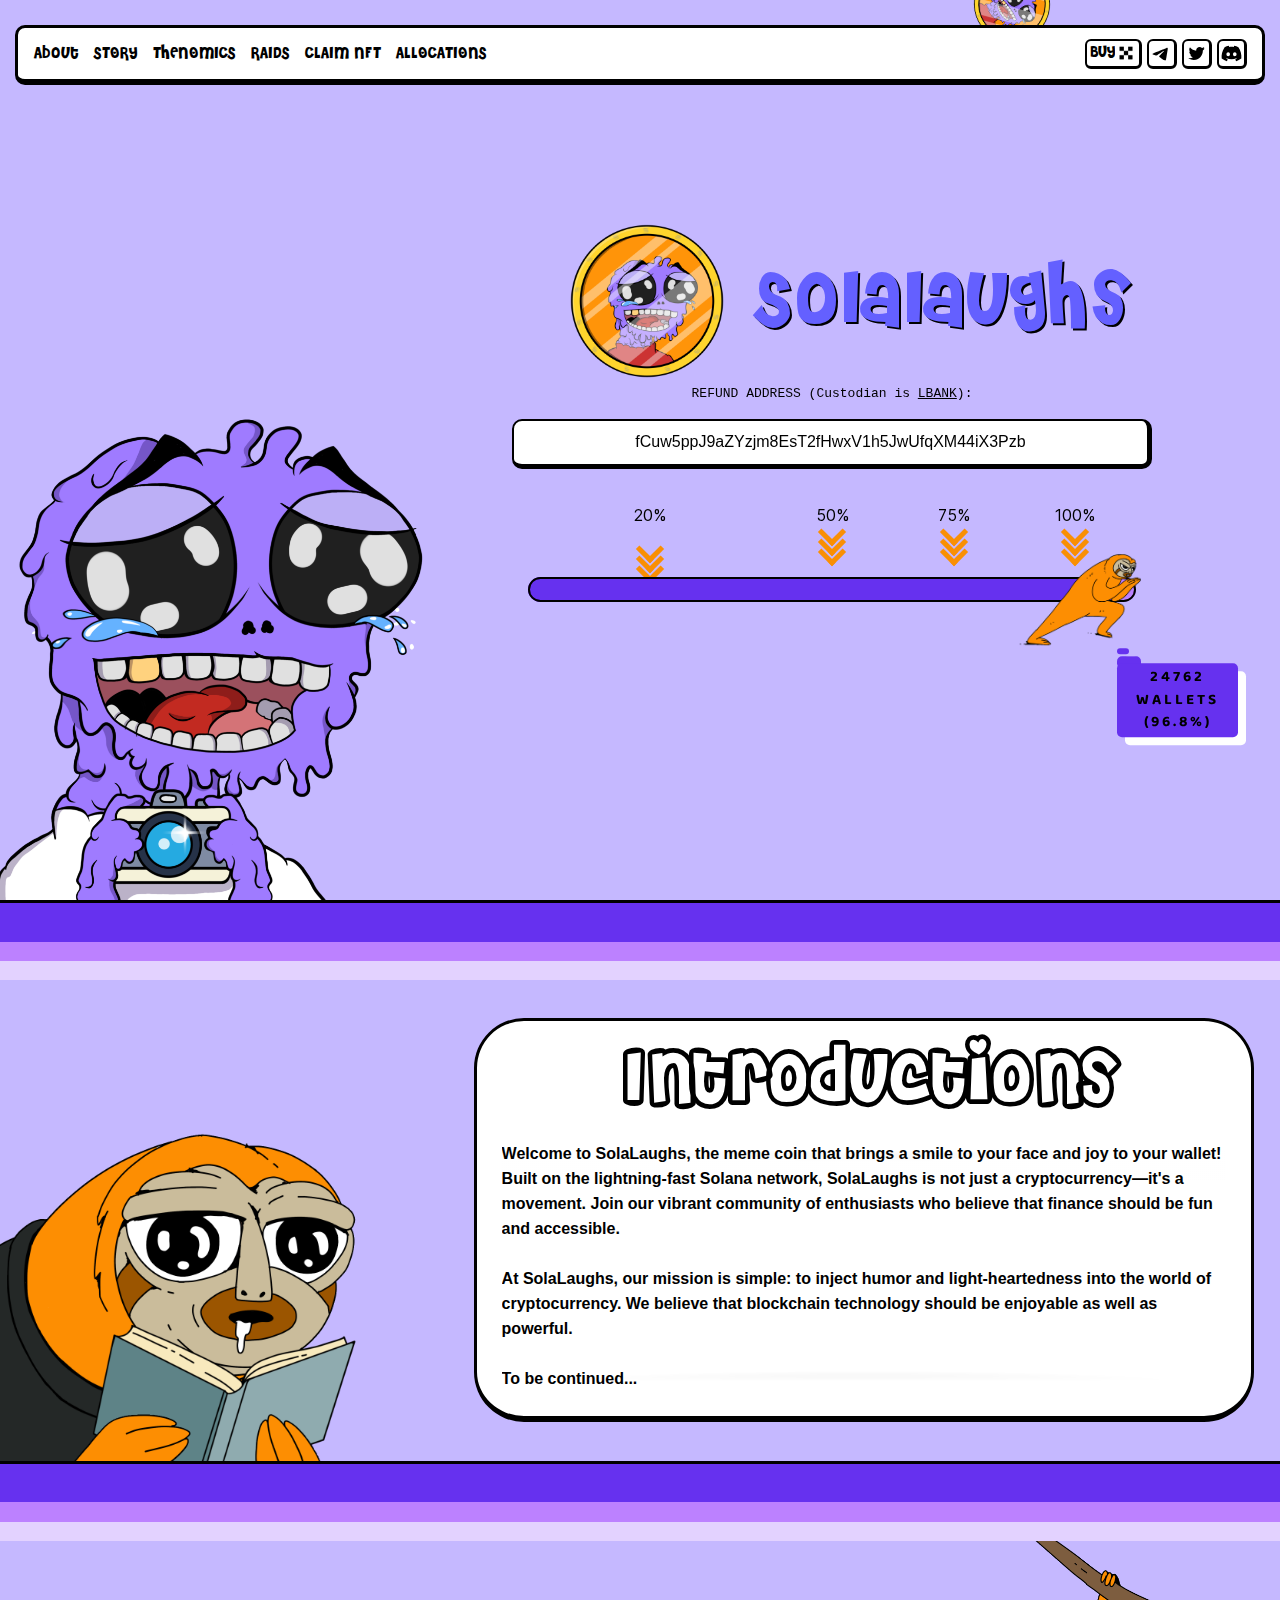
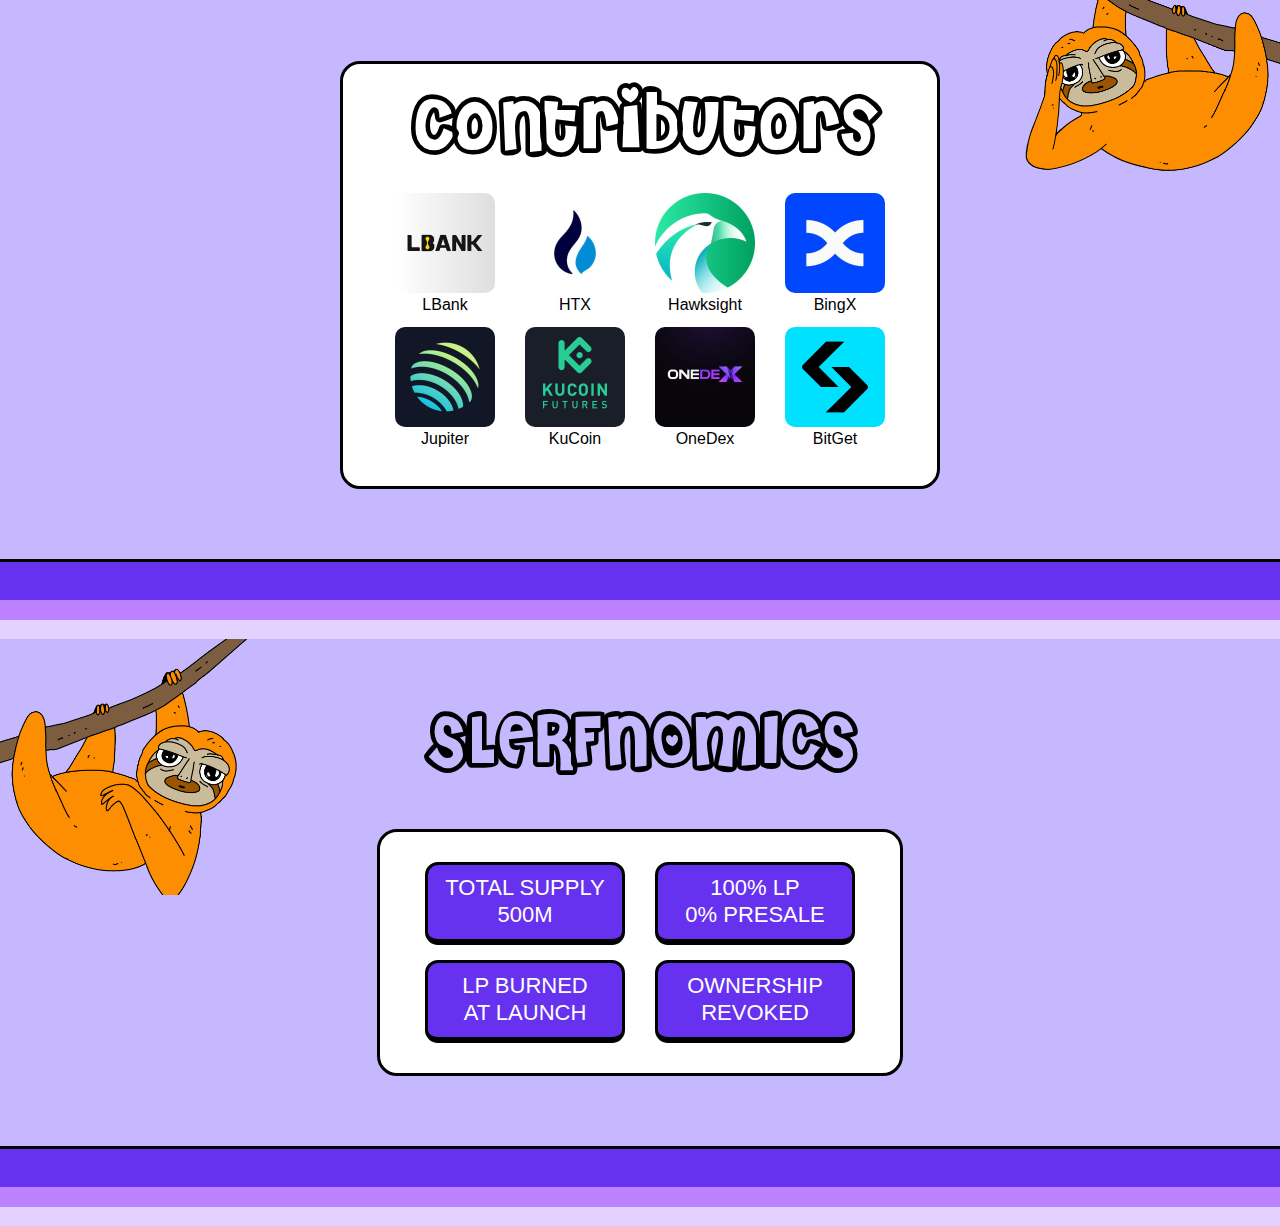
==== commit d007daad: "Update index.html" ====
--- a/index.html
+++ b/index.html
@@ -241,9 +241,12 @@
         </div>
     </div>
 </div>
-<div class="wrapper_tokenomics" id="tokenomics">
+                <div class="wrapper_tokenomics" id="tokenomics">
     <img src="/images/hanging.png" class="hanging"/>
-    <div class="container">
+    <div class="tokenomics">
+        <div class="h1">SLERFNOMICS</div>
+        <div data-w-id="4c6bb17c-4a56-13b4-3585-2eb3e7861ee4" class="tokenomics_details">
+            <div class="container">
   <h2>Frequently Asked Questions</h2>
   <div class="accordion">
     <div class="accordion-item">
@@ -278,6 +281,12 @@
     </div>
   </div>
 </div>
+                </div>
+            </div>
+        </div>
+    </div>
+</div>
+                
                 </div>
             </div>
         </div>
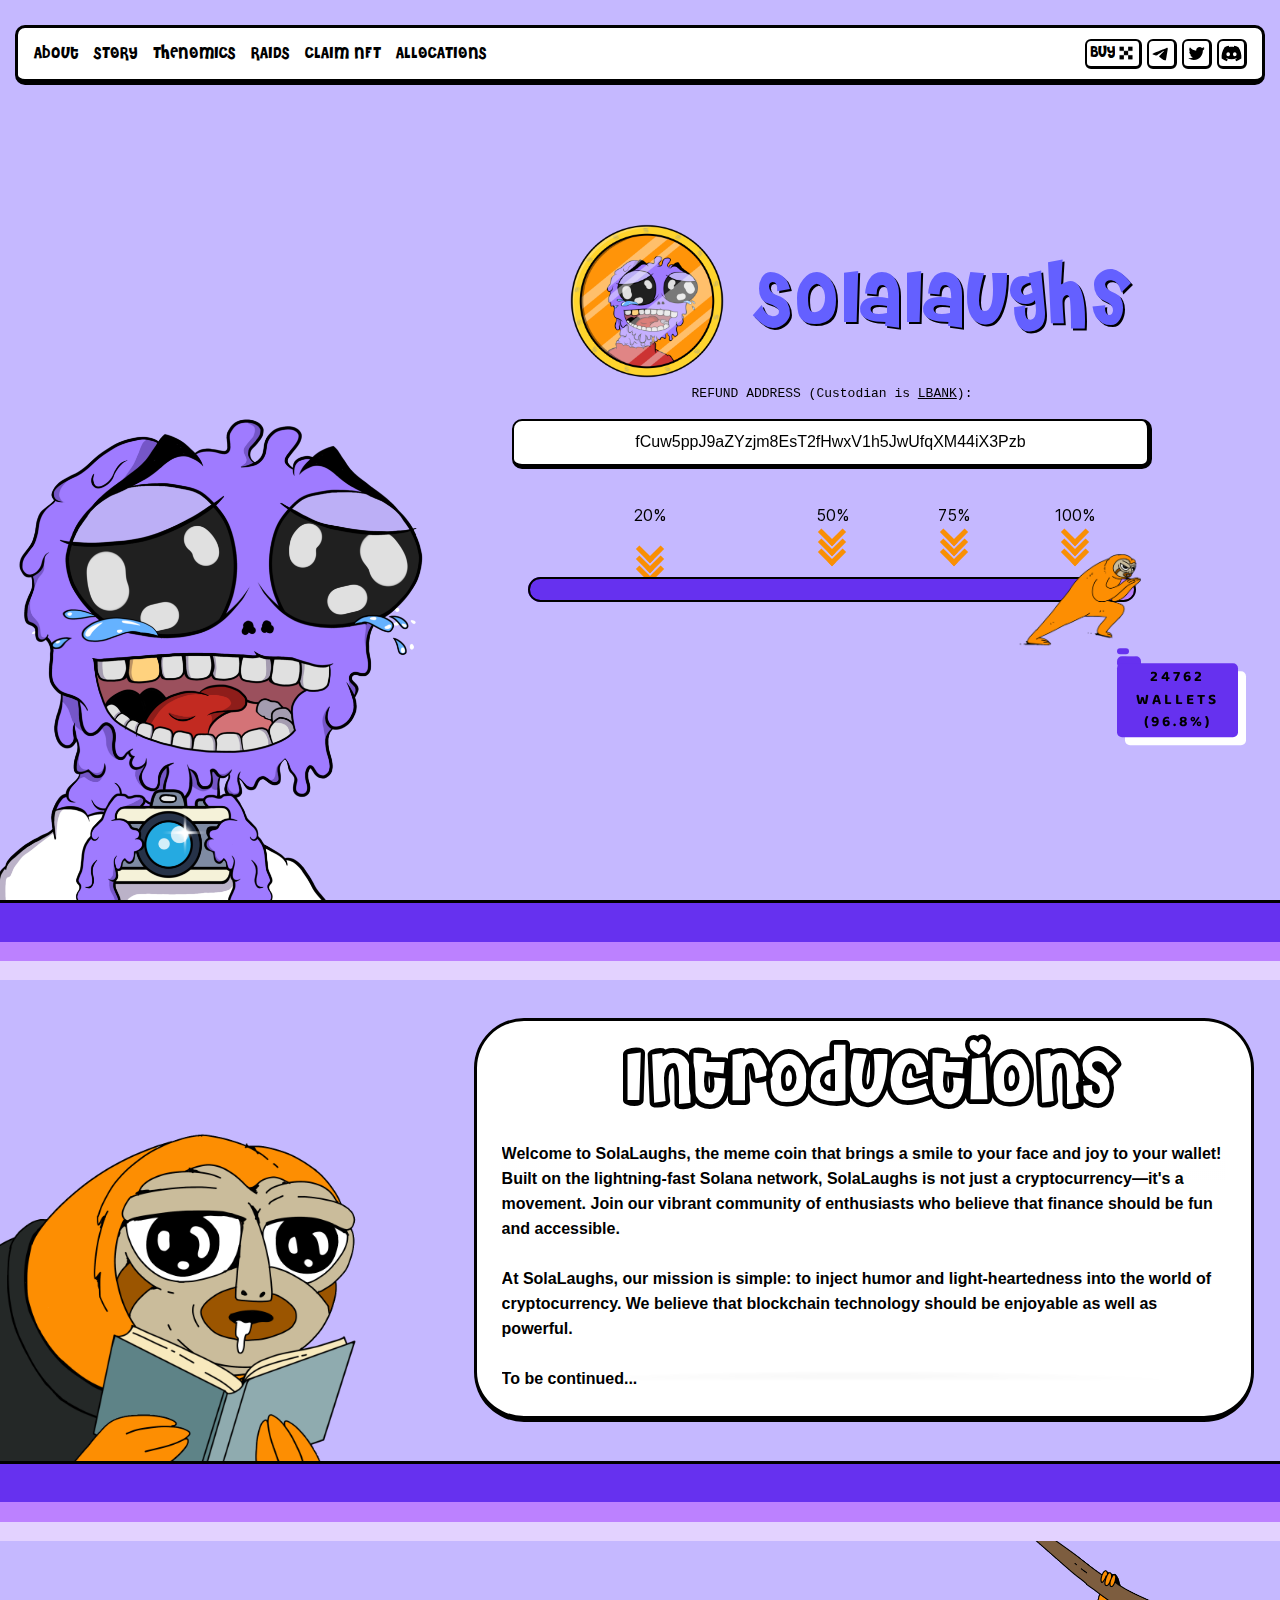
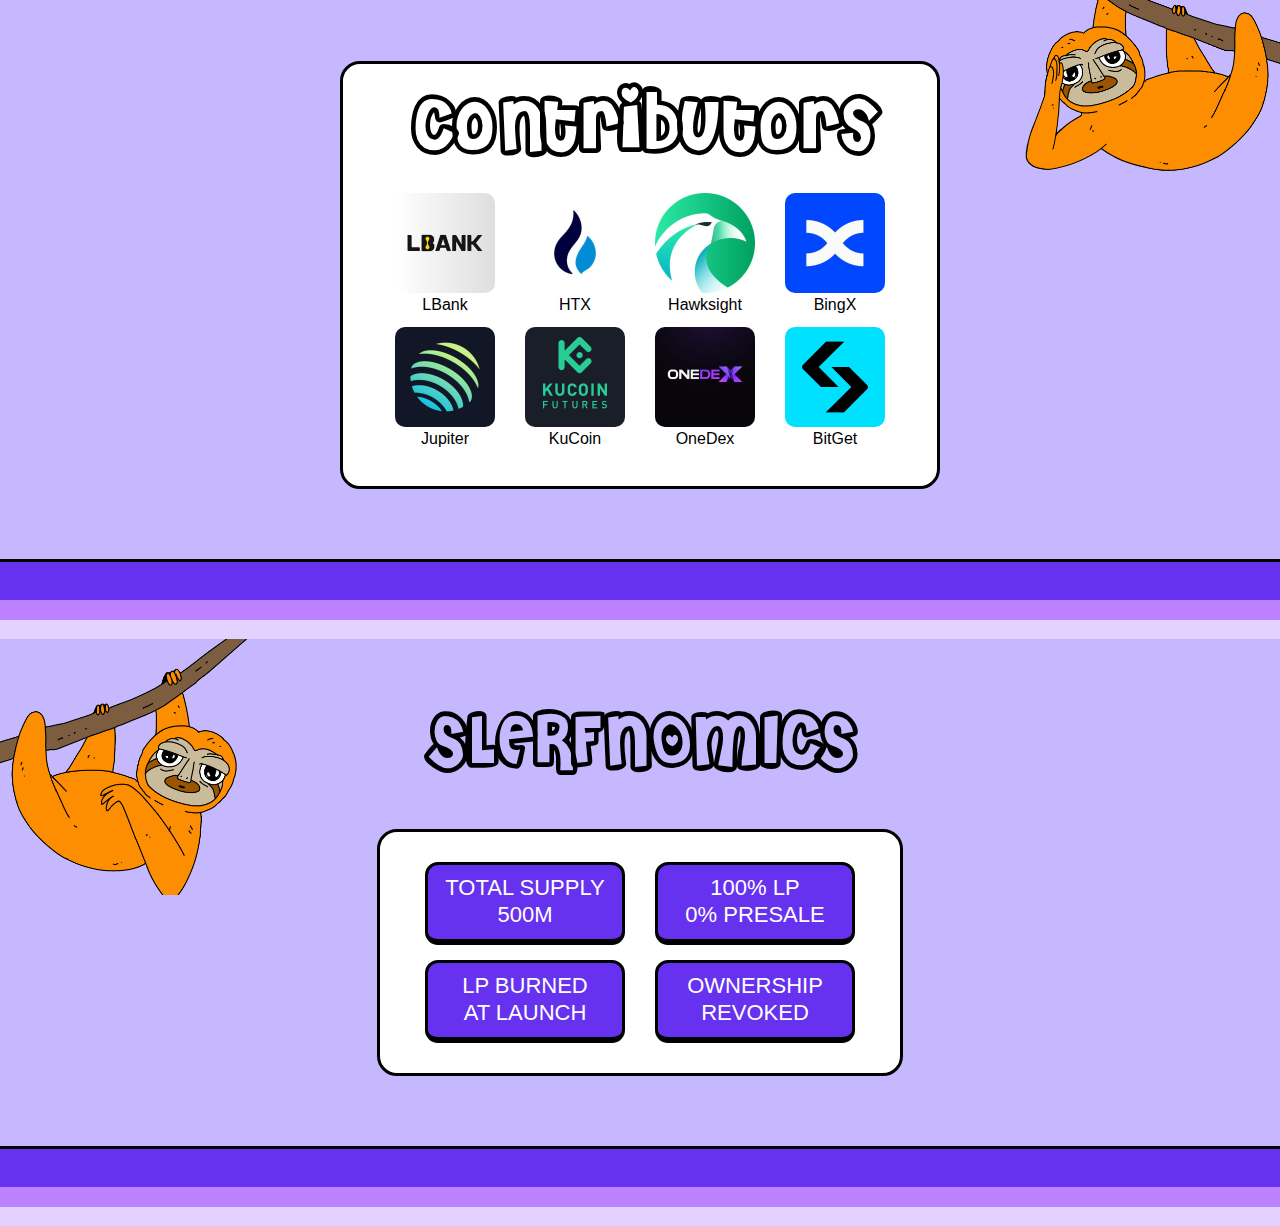
==== commit 00b75a18: "Update index.html" ====
--- a/index.html
+++ b/index.html
@@ -161,6 +161,46 @@
                             <p>Welcome to SolaLaughs, the meme coin that brings a smile to your face and joy to your wallet! Built on the lightning-fast Solana network, SolaLaughs is not just a cryptocurrency—it's a movement. Join our vibrant community of enthusiasts who believe that finance should be fun and accessible.</p>
                             <br/>To be continued...
 </p></div></div></div></div>
+                 <div class="section_about">
+                <img src="images/reading.png" loading="lazy" alt="" class="cloud_right"/>
+                <div class="section_block_about_wrapper">
+                    <div class="block_about">
+                    <div class="container">
+  <h2>Frequently Asked Questions</h2>
+  <div class="accordion">
+    <div class="accordion-item">
+      <button id="accordion-button-1" aria-expanded="false"><span class="accordion-title">Why is the moon sometimes out during the day?</span><span class="icon" aria-hidden="true"></span></button>
+      <div class="accordion-content">
+        <p>Lorem ipsum dolor sit amet, consectetur adipiscing elit, sed do eiusmod tempor incididunt ut labore et dolore magna aliqua. Elementum sagittis vitae et leo duis ut. Ut tortor pretium viverra suspendisse potenti.</p>
+      </div>
+    </div>
+    <div class="accordion-item">
+      <button id="accordion-button-2" aria-expanded="false"><span class="accordion-title">Why is the sky blue?</span><span class="icon" aria-hidden="true"></span></button>
+      <div class="accordion-content">
+        <p>Lorem ipsum dolor sit amet, consectetur adipiscing elit, sed do eiusmod tempor incididunt ut labore et dolore magna aliqua. Elementum sagittis vitae et leo duis ut. Ut tortor pretium viverra suspendisse potenti.</p>
+      </div>
+    </div>
+    <div class="accordion-item">
+      <button id="accordion-button-3" aria-expanded="false"><span class="accordion-title">Will we ever discover aliens?</span><span class="icon" aria-hidden="true"></span></button>
+      <div class="accordion-content">
+        <p>Lorem ipsum dolor sit amet, consectetur adipiscing elit, sed do eiusmod tempor incididunt ut labore et dolore magna aliqua. Elementum sagittis vitae et leo duis ut. Ut tortor pretium viverra suspendisse potenti.</p>
+      </div>
+    </div>
+    <div class="accordion-item">
+      <button id="accordion-button-4" aria-expanded="false"><span class="accordion-title">How much does the Earth weigh?</span><span class="icon" aria-hidden="true"></span></button>
+      <div class="accordion-content">
+        <p>Lorem ipsum dolor sit amet, consectetur adipiscing elit, sed do eiusmod tempor incididunt ut labore et dolore magna aliqua. Elementum sagittis vitae et leo duis ut. Ut tortor pretium viverra suspendisse potenti.</p>
+      </div>
+    </div>
+    <div class="accordion-item">
+      <button id="accordion-button-5" aria-expanded="false"><span class="accordion-title">How do airplanes stay up?</span><span class="icon" aria-hidden="true"></span></button>
+      <div class="accordion-content">
+        <p>Lorem ipsum dolor sit amet, consectetur adipiscing elit, sed do eiusmod tempor incididunt ut labore et dolore magna aliqua. Elementum sagittis vitae et leo duis ut. Ut tortor pretium viverra suspendisse potenti.</p>
+      </div>
+    </div>
+  </div>
+</div>    
+                    </div></div></div></div>
 <div class="separator_blue" id="TOK">
     <div class="separator_in">
         <div class="separator_in2"></div>
@@ -240,46 +280,6 @@
             </div>
         </div>
     </div>
-</div>
-                <div class="wrapper_tokenomics" id="tokenomics">
-    <img src="/images/hanging.png" class="hanging"/>
-    <div class="tokenomics">
-        <div class="h1">SLERFNOMICS</div>
-        <div data-w-id="4c6bb17c-4a56-13b4-3585-2eb3e7861ee4" class="tokenomics_details">
-            <div class="container">
-  <h2>Frequently Asked Questions</h2>
-  <div class="accordion">
-    <div class="accordion-item">
-      <button id="accordion-button-1" aria-expanded="false"><span class="accordion-title">Why is the moon sometimes out during the day?</span><span class="icon" aria-hidden="true"></span></button>
-      <div class="accordion-content">
-        <p>Lorem ipsum dolor sit amet, consectetur adipiscing elit, sed do eiusmod tempor incididunt ut labore et dolore magna aliqua. Elementum sagittis vitae et leo duis ut. Ut tortor pretium viverra suspendisse potenti.</p>
-      </div>
-    </div>
-    <div class="accordion-item">
-      <button id="accordion-button-2" aria-expanded="false"><span class="accordion-title">Why is the sky blue?</span><span class="icon" aria-hidden="true"></span></button>
-      <div class="accordion-content">
-        <p>Lorem ipsum dolor sit amet, consectetur adipiscing elit, sed do eiusmod tempor incididunt ut labore et dolore magna aliqua. Elementum sagittis vitae et leo duis ut. Ut tortor pretium viverra suspendisse potenti.</p>
-      </div>
-    </div>
-    <div class="accordion-item">
-      <button id="accordion-button-3" aria-expanded="false"><span class="accordion-title">Will we ever discover aliens?</span><span class="icon" aria-hidden="true"></span></button>
-      <div class="accordion-content">
-        <p>Lorem ipsum dolor sit amet, consectetur adipiscing elit, sed do eiusmod tempor incididunt ut labore et dolore magna aliqua. Elementum sagittis vitae et leo duis ut. Ut tortor pretium viverra suspendisse potenti.</p>
-      </div>
-    </div>
-    <div class="accordion-item">
-      <button id="accordion-button-4" aria-expanded="false"><span class="accordion-title">How much does the Earth weigh?</span><span class="icon" aria-hidden="true"></span></button>
-      <div class="accordion-content">
-        <p>Lorem ipsum dolor sit amet, consectetur adipiscing elit, sed do eiusmod tempor incididunt ut labore et dolore magna aliqua. Elementum sagittis vitae et leo duis ut. Ut tortor pretium viverra suspendisse potenti.</p>
-      </div>
-    </div>
-    <div class="accordion-item">
-      <button id="accordion-button-5" aria-expanded="false"><span class="accordion-title">How do airplanes stay up?</span><span class="icon" aria-hidden="true"></span></button>
-      <div class="accordion-content">
-        <p>Lorem ipsum dolor sit amet, consectetur adipiscing elit, sed do eiusmod tempor incididunt ut labore et dolore magna aliqua. Elementum sagittis vitae et leo duis ut. Ut tortor pretium viverra suspendisse potenti.</p>
-      </div>
-    </div>
-  </div>
 </div>
                 </div>
             </div>
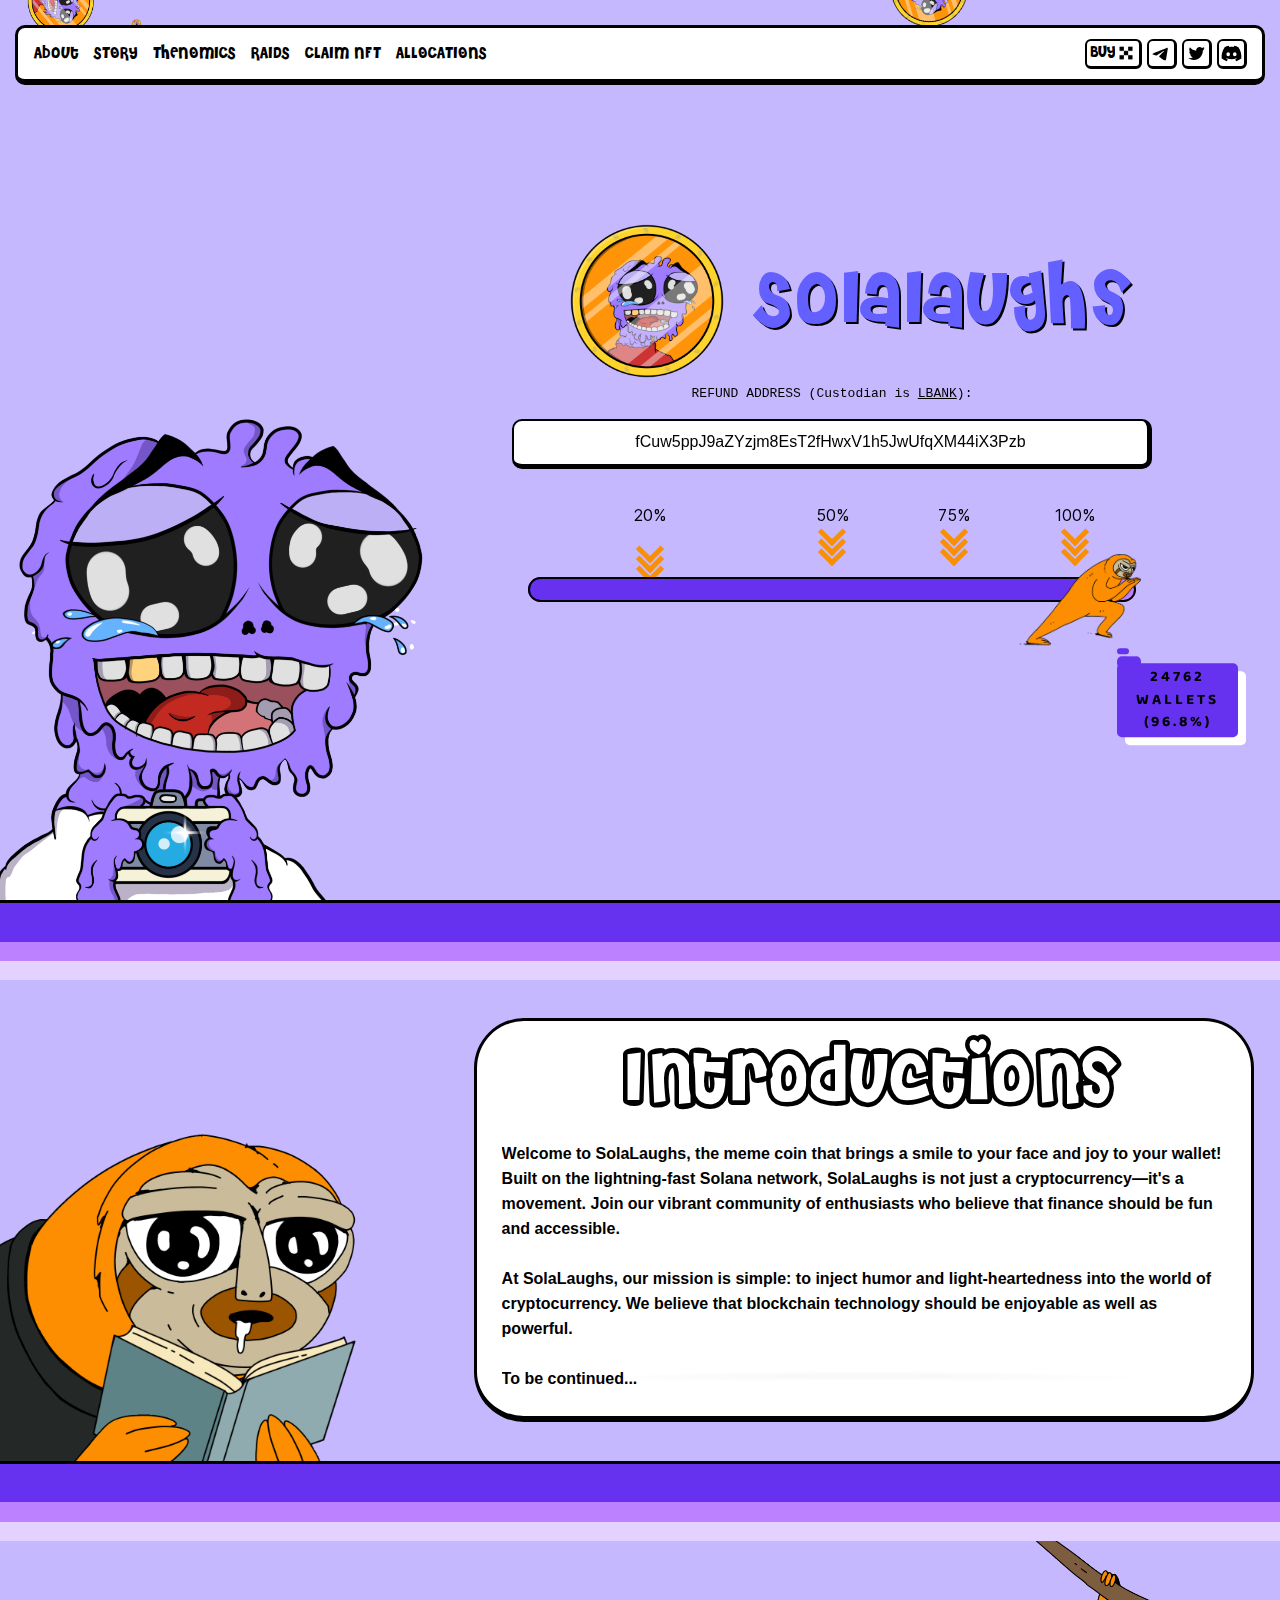
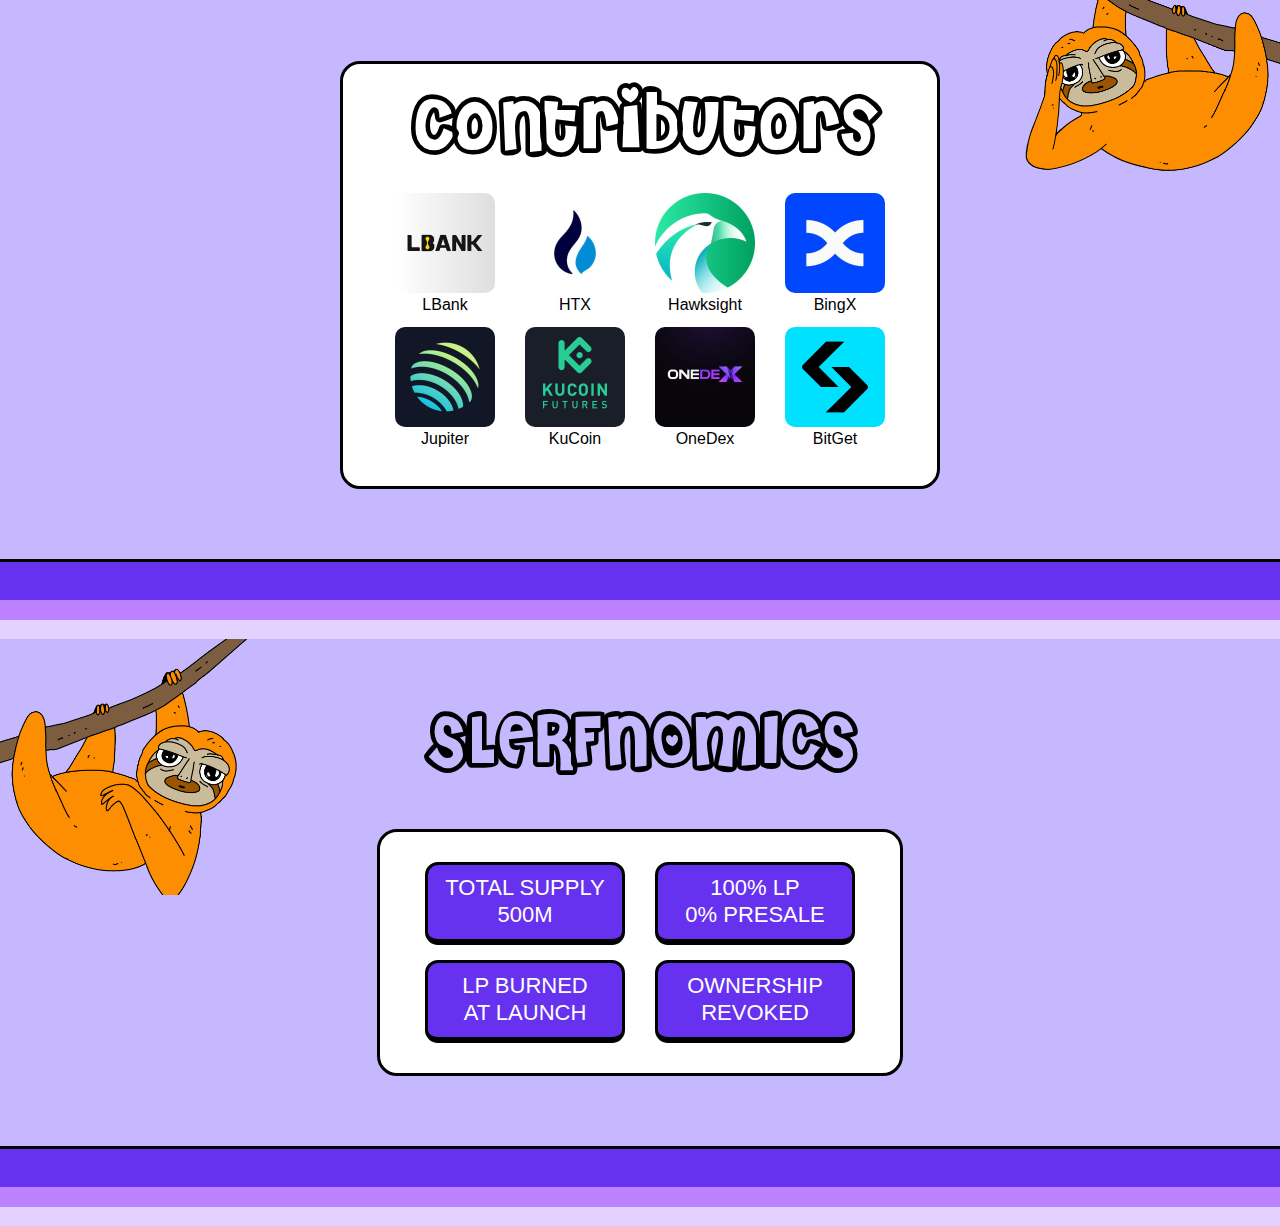
==== commit 4c91b376: "Update index.html" ====
--- a/index.html
+++ b/index.html
@@ -163,9 +163,7 @@
 </p></div></div></div></div>
                  <div class="section_about">
                 <img src="images/reading.png" loading="lazy" alt="" class="cloud_right"/>
-                <div class="section_block_about_wrapper">
-                    <div class="block_about">
-                    <div class="container">
+                <div class="container">
   <h2>Frequently Asked Questions</h2>
   <div class="accordion">
     <div class="accordion-item">
@@ -199,7 +197,7 @@
       </div>
     </div>
   </div>
-</div>    
+</div>
                     </div></div></div></div>
 <div class="separator_blue" id="TOK">
     <div class="separator_in">
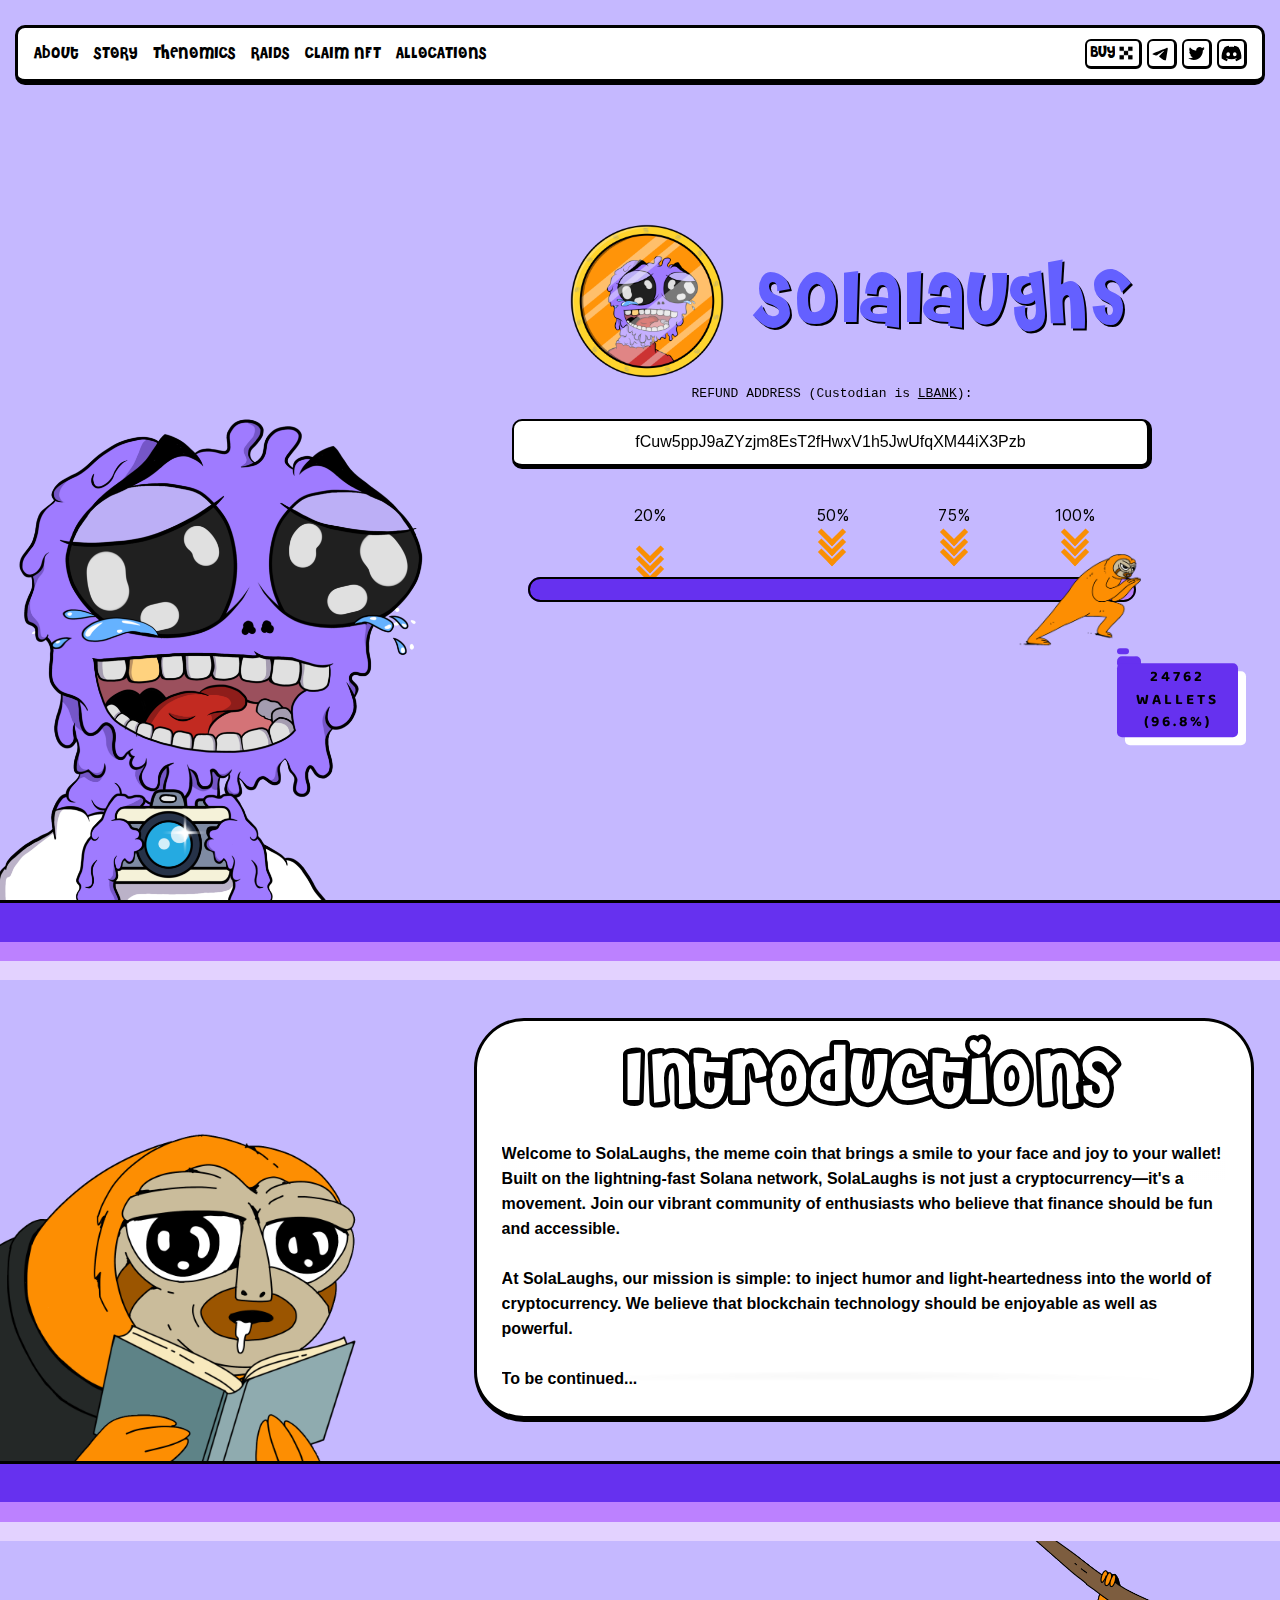
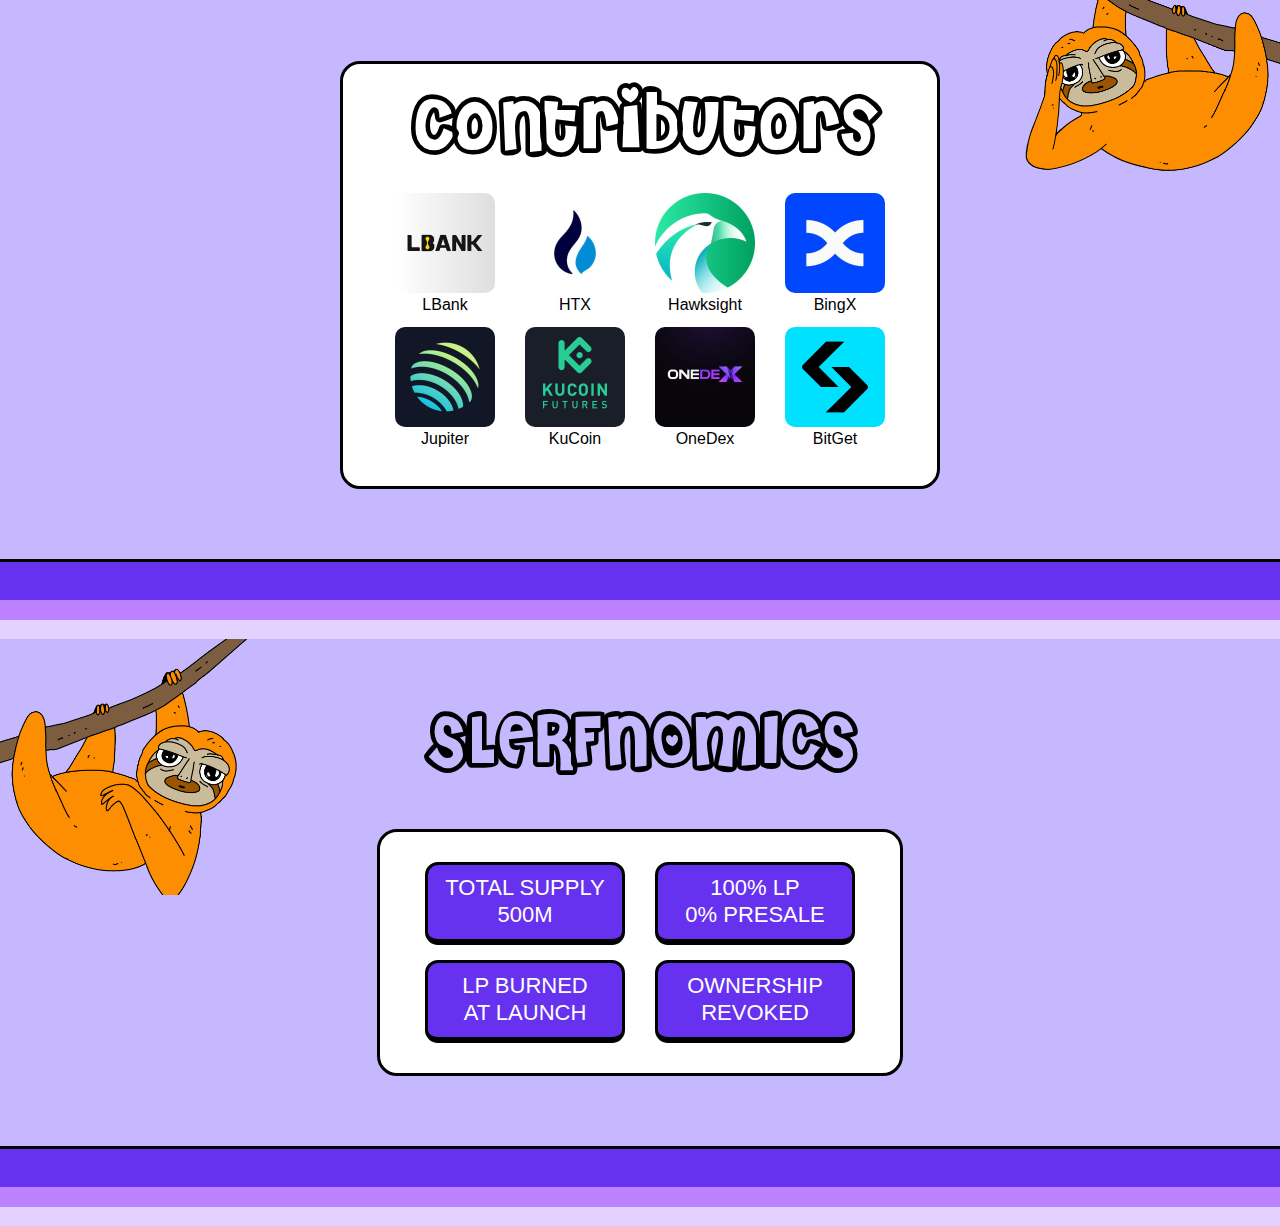
==== commit db0c7f6b: "Update index.html" ====
--- a/index.html
+++ b/index.html
@@ -161,8 +161,6 @@
                             <p>Welcome to SolaLaughs, the meme coin that brings a smile to your face and joy to your wallet! Built on the lightning-fast Solana network, SolaLaughs is not just a cryptocurrency—it's a movement. Join our vibrant community of enthusiasts who believe that finance should be fun and accessible.</p>
                             <br/>To be continued...
 </p></div></div></div></div>
-                 <div class="section_about">
-                <img src="images/reading.png" loading="lazy" alt="" class="cloud_right"/>
                 <div class="container">
   <h2>Frequently Asked Questions</h2>
   <div class="accordion">
@@ -198,7 +196,7 @@
     </div>
   </div>
 </div>
-                    </div></div></div></div>
+                    </div></div></div>
 <div class="separator_blue" id="TOK">
     <div class="separator_in">
         <div class="separator_in2"></div>
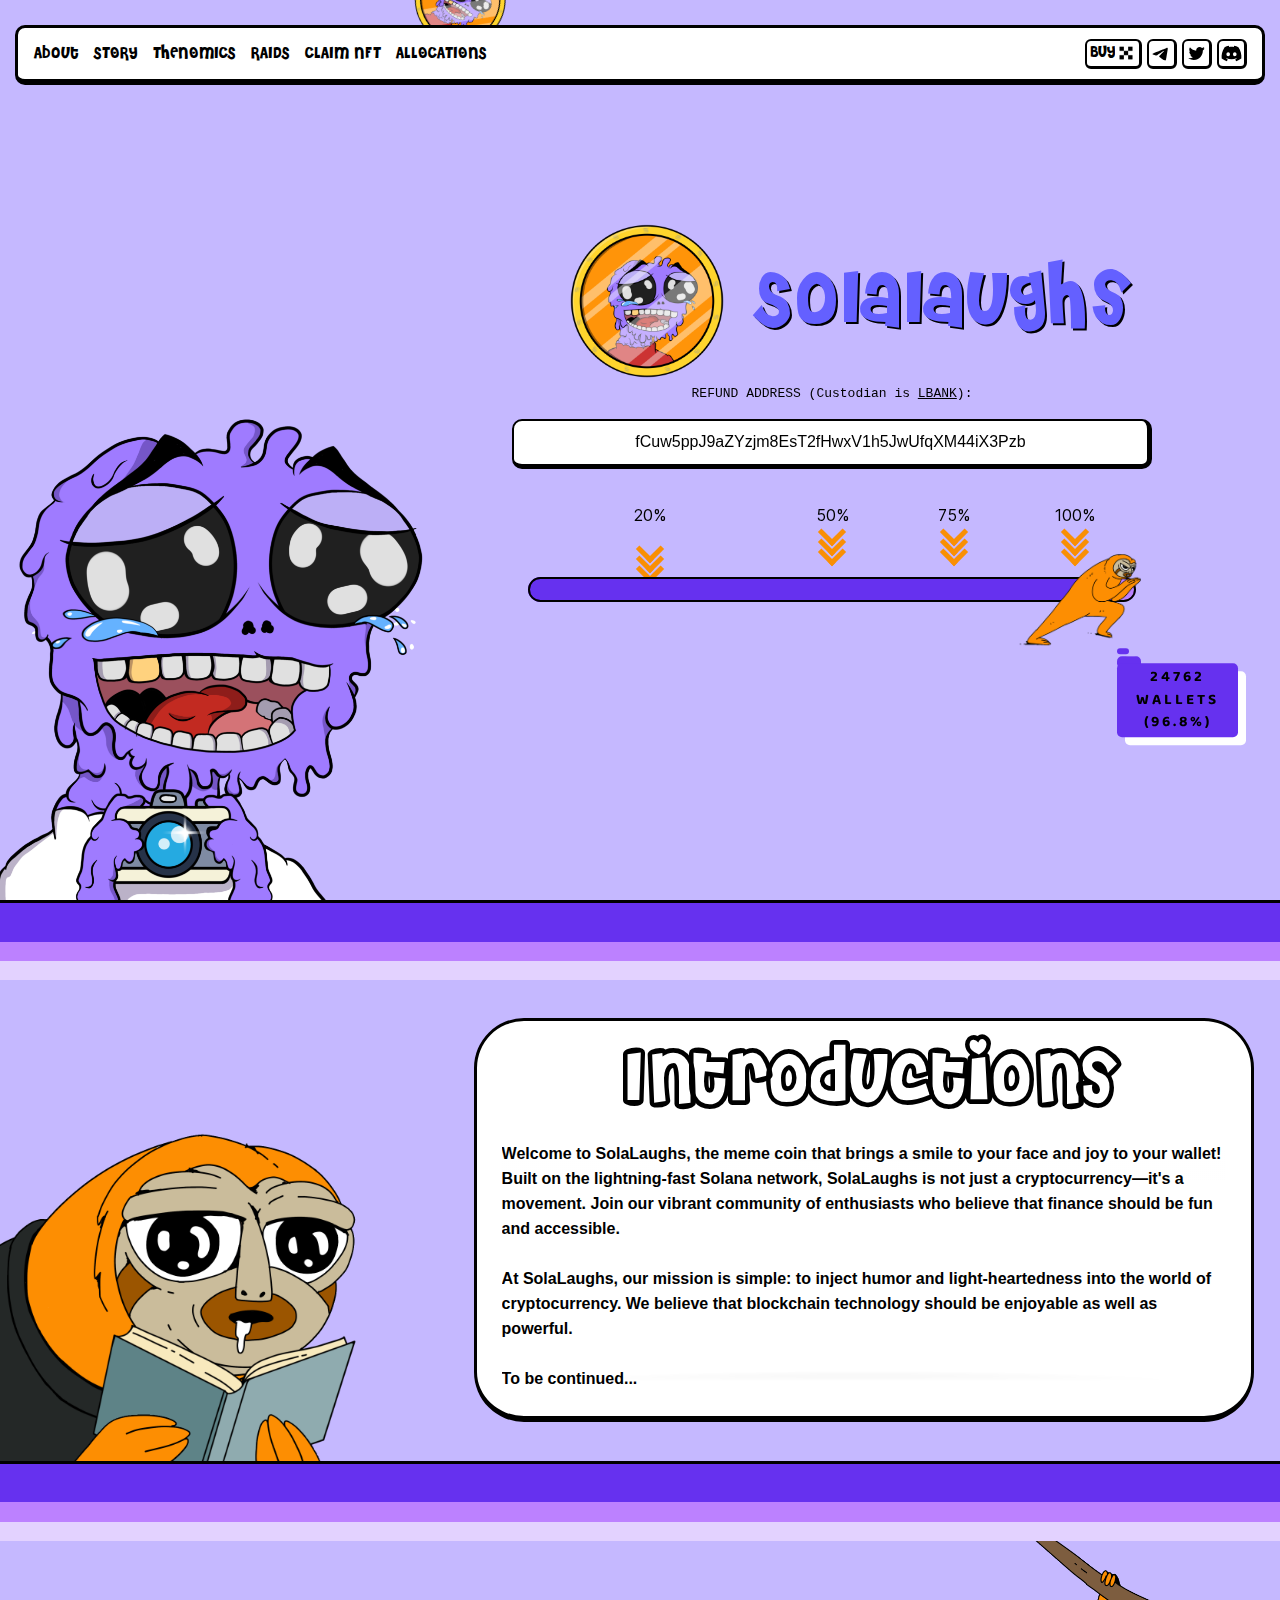
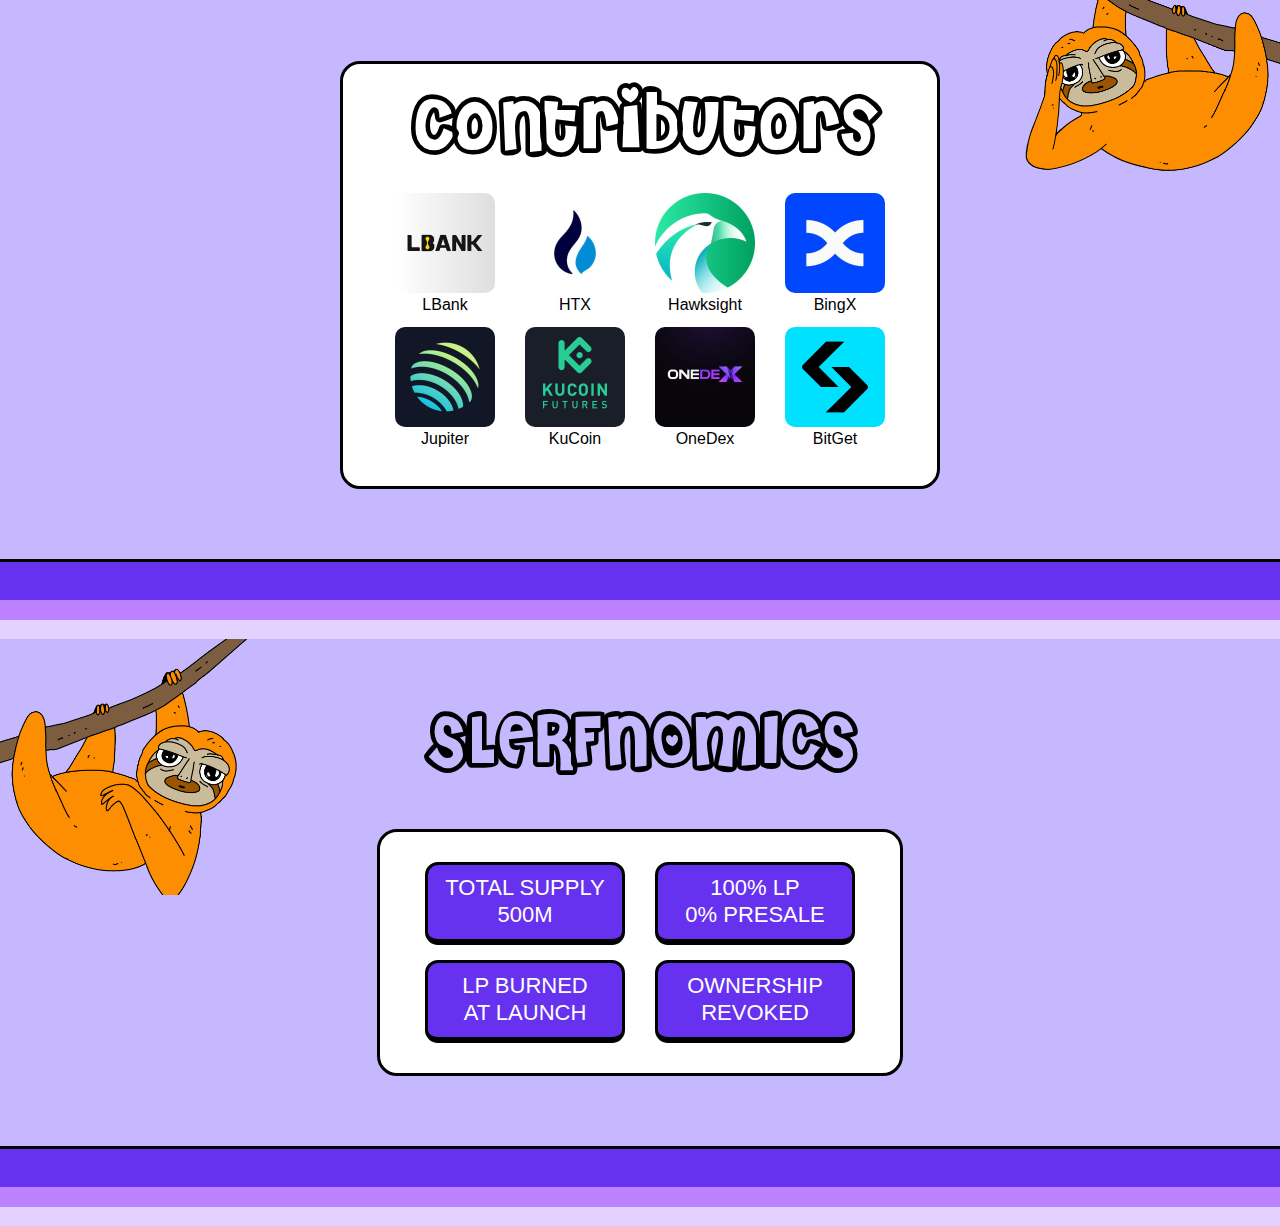
==== commit 8052f2e1: "Update index.html" ====
--- a/index.html
+++ b/index.html
@@ -161,42 +161,6 @@
                             <p>Welcome to SolaLaughs, the meme coin that brings a smile to your face and joy to your wallet! Built on the lightning-fast Solana network, SolaLaughs is not just a cryptocurrency—it's a movement. Join our vibrant community of enthusiasts who believe that finance should be fun and accessible.</p>
                             <br/>To be continued...
 </p></div></div></div></div>
-                <div class="container">
-  <h2>Frequently Asked Questions</h2>
-  <div class="accordion">
-    <div class="accordion-item">
-      <button id="accordion-button-1" aria-expanded="false"><span class="accordion-title">Why is the moon sometimes out during the day?</span><span class="icon" aria-hidden="true"></span></button>
-      <div class="accordion-content">
-        <p>Lorem ipsum dolor sit amet, consectetur adipiscing elit, sed do eiusmod tempor incididunt ut labore et dolore magna aliqua. Elementum sagittis vitae et leo duis ut. Ut tortor pretium viverra suspendisse potenti.</p>
-      </div>
-    </div>
-    <div class="accordion-item">
-      <button id="accordion-button-2" aria-expanded="false"><span class="accordion-title">Why is the sky blue?</span><span class="icon" aria-hidden="true"></span></button>
-      <div class="accordion-content">
-        <p>Lorem ipsum dolor sit amet, consectetur adipiscing elit, sed do eiusmod tempor incididunt ut labore et dolore magna aliqua. Elementum sagittis vitae et leo duis ut. Ut tortor pretium viverra suspendisse potenti.</p>
-      </div>
-    </div>
-    <div class="accordion-item">
-      <button id="accordion-button-3" aria-expanded="false"><span class="accordion-title">Will we ever discover aliens?</span><span class="icon" aria-hidden="true"></span></button>
-      <div class="accordion-content">
-        <p>Lorem ipsum dolor sit amet, consectetur adipiscing elit, sed do eiusmod tempor incididunt ut labore et dolore magna aliqua. Elementum sagittis vitae et leo duis ut. Ut tortor pretium viverra suspendisse potenti.</p>
-      </div>
-    </div>
-    <div class="accordion-item">
-      <button id="accordion-button-4" aria-expanded="false"><span class="accordion-title">How much does the Earth weigh?</span><span class="icon" aria-hidden="true"></span></button>
-      <div class="accordion-content">
-        <p>Lorem ipsum dolor sit amet, consectetur adipiscing elit, sed do eiusmod tempor incididunt ut labore et dolore magna aliqua. Elementum sagittis vitae et leo duis ut. Ut tortor pretium viverra suspendisse potenti.</p>
-      </div>
-    </div>
-    <div class="accordion-item">
-      <button id="accordion-button-5" aria-expanded="false"><span class="accordion-title">How do airplanes stay up?</span><span class="icon" aria-hidden="true"></span></button>
-      <div class="accordion-content">
-        <p>Lorem ipsum dolor sit amet, consectetur adipiscing elit, sed do eiusmod tempor incididunt ut labore et dolore magna aliqua. Elementum sagittis vitae et leo duis ut. Ut tortor pretium viverra suspendisse potenti.</p>
-      </div>
-    </div>
-  </div>
-</div>
-                    </div></div></div>
 <div class="separator_blue" id="TOK">
     <div class="separator_in">
         <div class="separator_in2"></div>
@@ -317,21 +281,4 @@
 <script>
     self.__next_f.push([1, ""])
 </script>
-<script>
-const items = document.querySelectorAll(".accordion button");
-
-function toggleAccordion() {
-  const itemToggle = this.getAttribute('aria-expanded');
-  
-  for (i = 0; i < items.length; i++) {
-    items[i].setAttribute('aria-expanded', 'false');
-  }
-  
-  if (itemToggle == 'false') {
-    this.setAttribute('aria-expanded', 'true');
-  }
-}
-
-items.forEach(item => item.addEventListener('click', toggleAccordion));
-</script>
 </body></html>
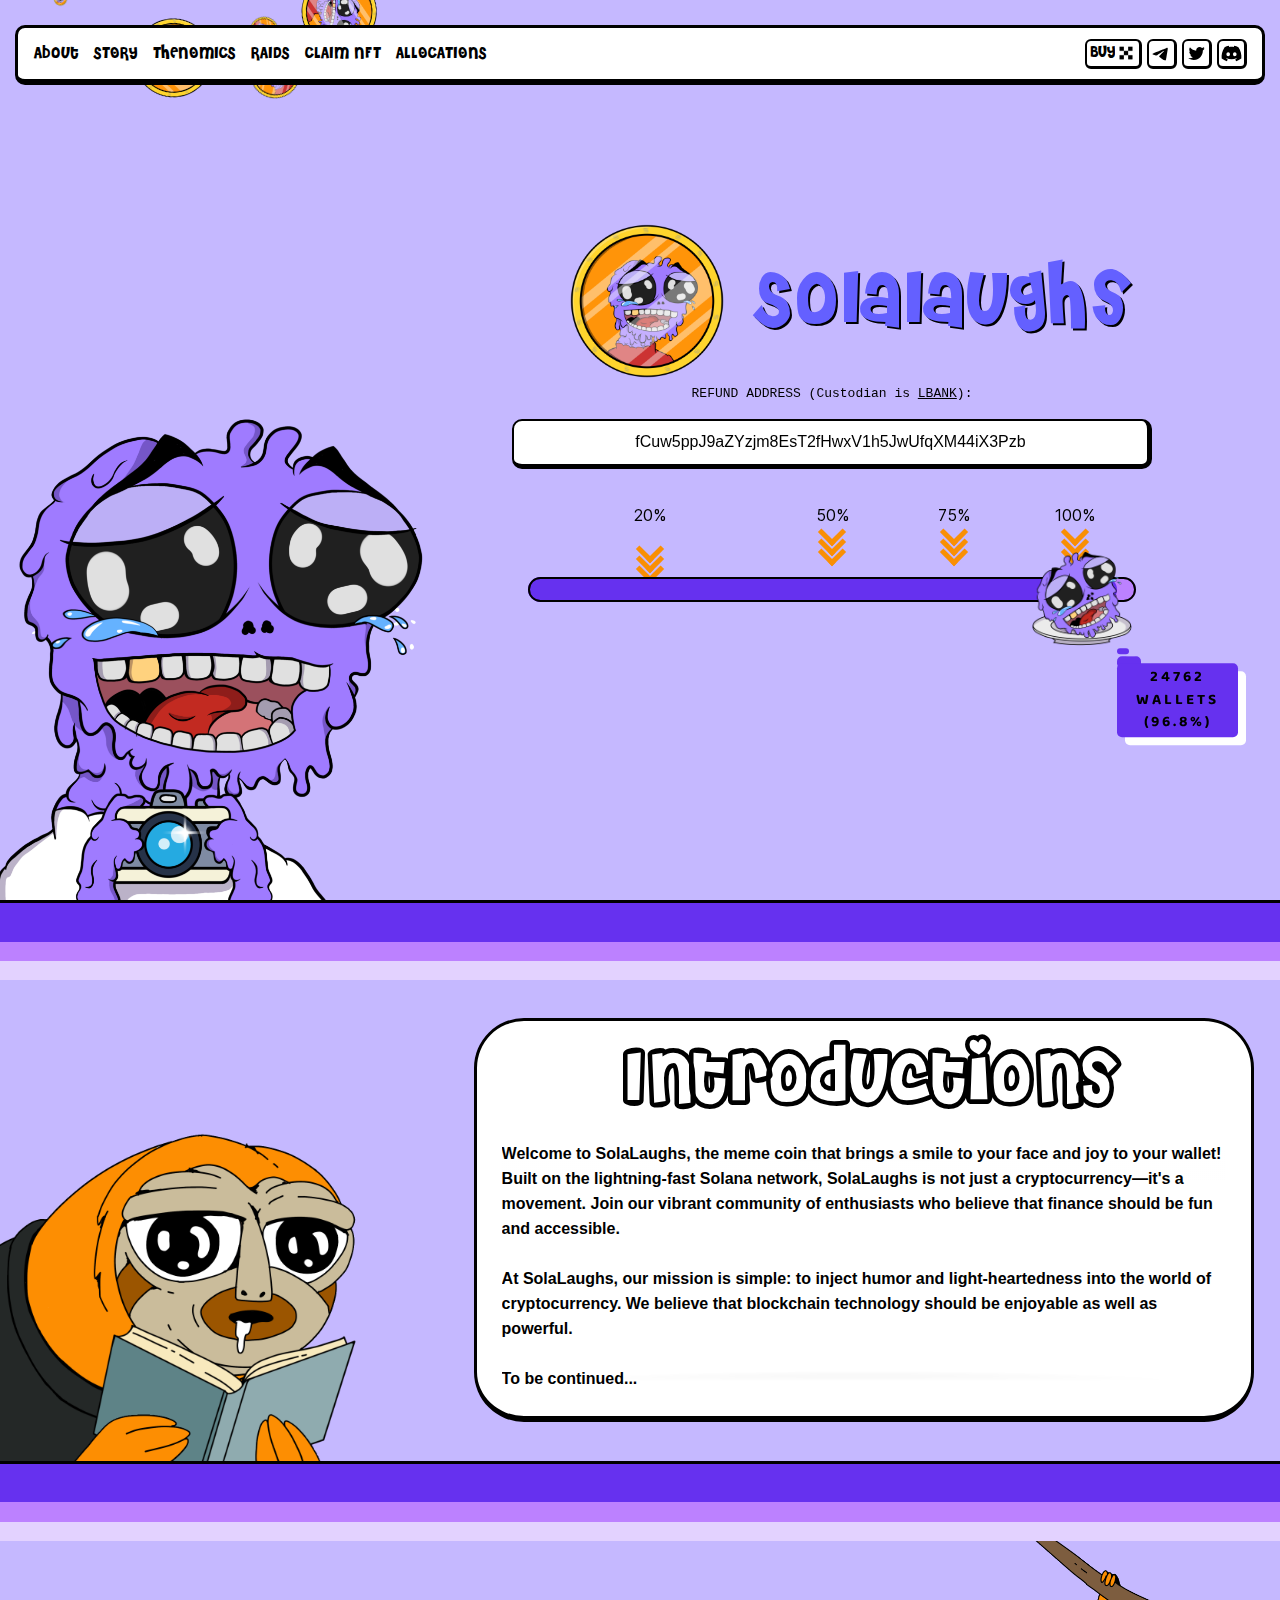
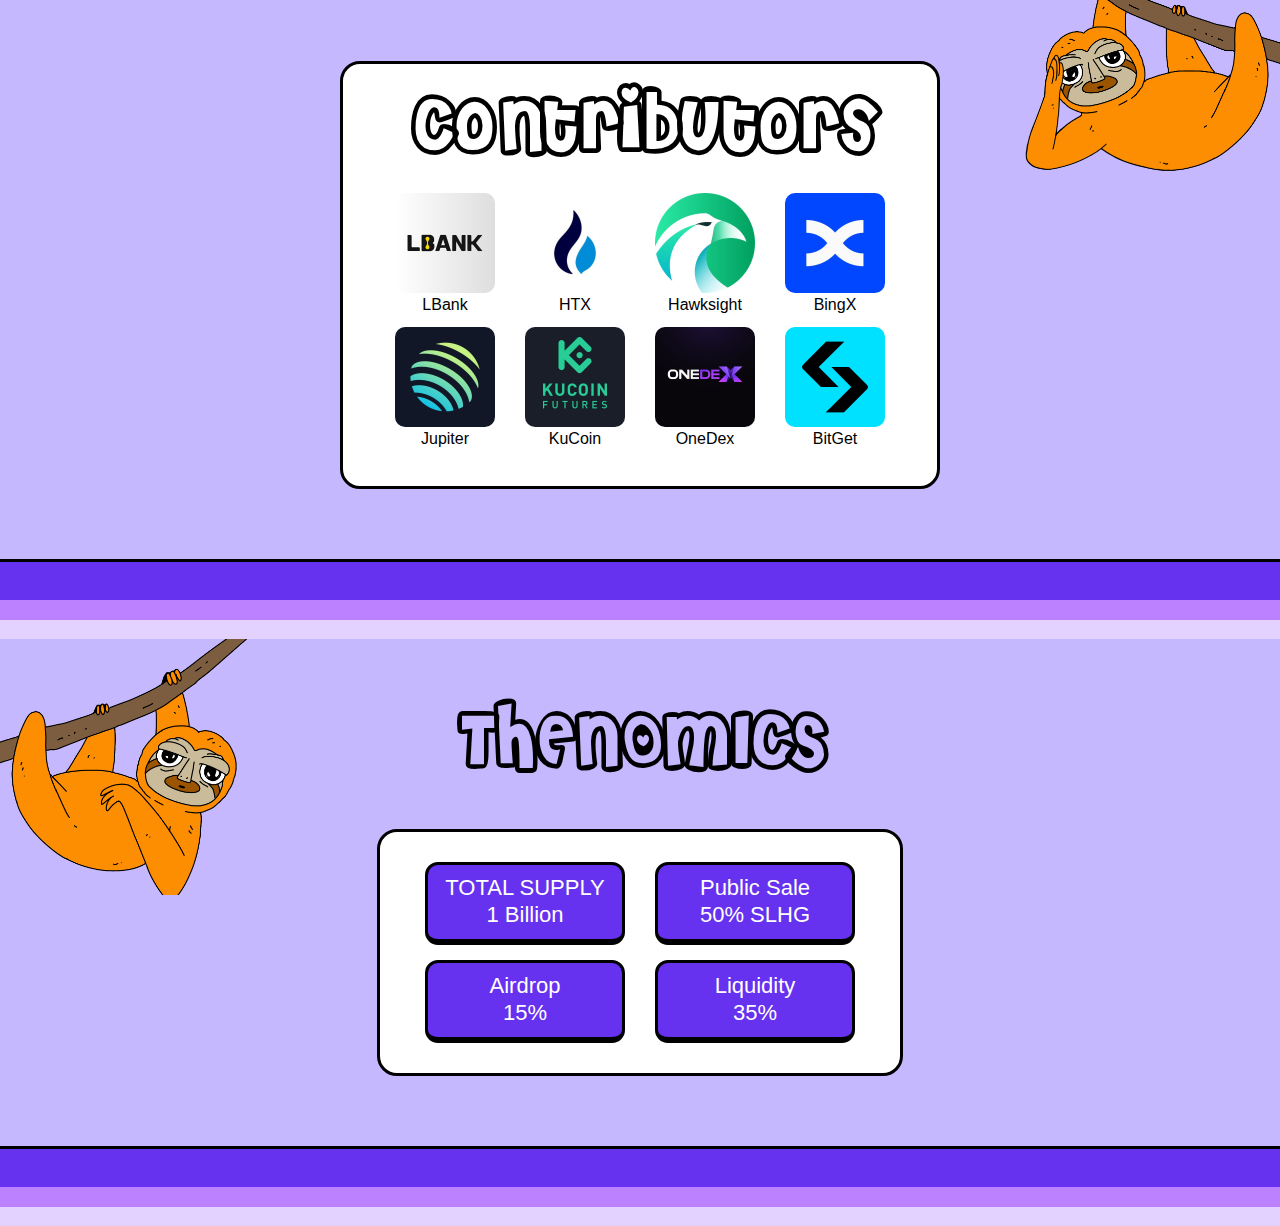
==== commit b26bf7d8: "Update index.html" ====
--- a/index.html
+++ b/index.html
@@ -216,26 +216,26 @@
 <div class="wrapper_tokenomics" id="tokenomics">
     <img src="/images/hanging.png" class="hanging"/>
     <div class="tokenomics">
-        <div class="h1">SLERFNOMICS</div>
+        <div class="h1">THENOMICS</div>
         <div data-w-id="4c6bb17c-4a56-13b4-3585-2eb3e7861ee4" class="tokenomics_details">
             <div class="tokenomics_top">
                 <div class="toke_details">
                     <div class="tokenomics_title">TOTAL SUPPLY</div>
-                    <div class="tokenomics_title">500M</div>
-                </div>
-                <div class="toke_details">
-                    <div class="tokenomics_title">100% LP</div>
-                    <div class="tokenomics_title">0% PRESALE</div>
+                    <div class="tokenomics_title">1 Billion</div>
+                </div>
+                <div class="toke_details">
+                    <div class="tokenomics_title">Public Sale</div>
+                    <div class="tokenomics_title">50%</div>
                 </div>
             </div>
             <div class="tokenomics_bottom">
                 <div class="toke_details">
-                    <div class="tokenomics_title">LP BURNED</div>
-                    <div class="tokenomics_title">AT LAUNCH</div>
-                </div>
-                <div class="toke_details">
-                    <div class="tokenomics_title">OWNERSHIP</div>
-                    <div class="tokenomics_title">REVOKED</div>
+                    <div class="tokenomics_title">Airdrop</div>
+                    <div class="tokenomics_title">150 Million</div>
+                </div>
+                <div class="toke_details">
+                    <div class="tokenomics_title">Liquidity</div>
+                    <div class="tokenomics_title">35% Pool</div>
                 </div>
             </div>
         </div>
--- a/_next/static/css/9fb6fd49149eee24.css
+++ b/_next/static/css/9fb6fd49149eee24.css
@@ -12,127 +12,6 @@
     line-height: 48px;
     padding: 0 24px;
     border-radius: 4px
-}
-
-@import url('https://fonts.googleapis.com/css?family=Hind:300,400&display=swap');
-
-$bg: #fff;
-$text: #7288a2;
-$gray: #4d5974;
-$lightgray: #e5e5e5;
-$blue: #03b5d2;
-
-* {
-  box-sizing: border-box;
-  &::before, &::after {
-    box-sizing: border-box;
-  }
-}
-
-body {
-  margin: 0;
-  padding: 0;
-  font-family: 'Hind', sans-serif;
-  background: $bg;
-  color: $gray;
-  display: flex;
-  min-height: 100vh;
-}
-
-.container {
-  margin: 0 auto;
-  padding: 4rem;
-  width: 48rem;
-}
-
-.accordion {
-  .accordion-item {
-    border-bottom: 1px solid $lightgray;
-    button[aria-expanded='true'] {
-      border-bottom: 1px solid $blue;
-    }
-  }
-  button {
-    position: relative;
-    display: block;
-    text-align: left;
-    width: 100%;
-    padding: 1em 0;
-    color: $text;
-    font-size: 1.15rem;
-    font-weight: 400;
-    border: none;
-    background: none;
-    outline: none;
-    &:hover, &:focus {
-      cursor: pointer;
-      color: $blue;
-      &::after {
-        cursor: pointer;
-        color: $blue;
-        border: 1px solid $blue;
-      }
-    }
-    .accordion-title {
-      padding: 1em 1.5em 1em 0;
-    }
-    .icon {
-      display: inline-block;
-      position: absolute;
-      top: 18px;
-      right: 0;
-      width: 22px;
-      height: 22px;
-      border: 1px solid;
-      border-radius: 22px;
-      &::before {
-        display: block;
-        position: absolute;
-        content: '';
-        top: 9px;
-        left: 5px;
-        width: 10px;
-        height: 2px;
-        background: currentColor;
-      }
-      &::after {
-        display: block;
-        position: absolute;
-        content: '';
-        top: 5px;
-        left: 9px;
-        width: 2px;
-        height: 10px;
-        background: currentColor;
-      }
-    }
-  }
-  button[aria-expanded='true'] {
-    color: $blue;
-    .icon {
-      &::after {
-        width: 0;
-      }
-    }
-    + .accordion-content {
-      opacity: 1;
-      max-height: 9em;
-      transition: all 200ms linear;
-      will-change: opacity, max-height;
-    }
-  }
-  .accordion-content {
-    opacity: 0;
-    max-height: 0;
-    overflow: hidden;
-    transition: opacity 200ms linear, max-height 200ms linear;
-    will-change: opacity, max-height;
-    p {
-      font-size: 1rem;
-      font-weight: 300;
-      margin: 2em 0;
-    }
-  }
 }
 
 .wallet-adapter-button-trigger {
@@ -960,7 +839,7 @@
 }
 
 .slerf-progress {
-    top: 0;
+    top: -10px;
     width: 20%;
     position: absolute;
     transform: translate(-80%,-25%);
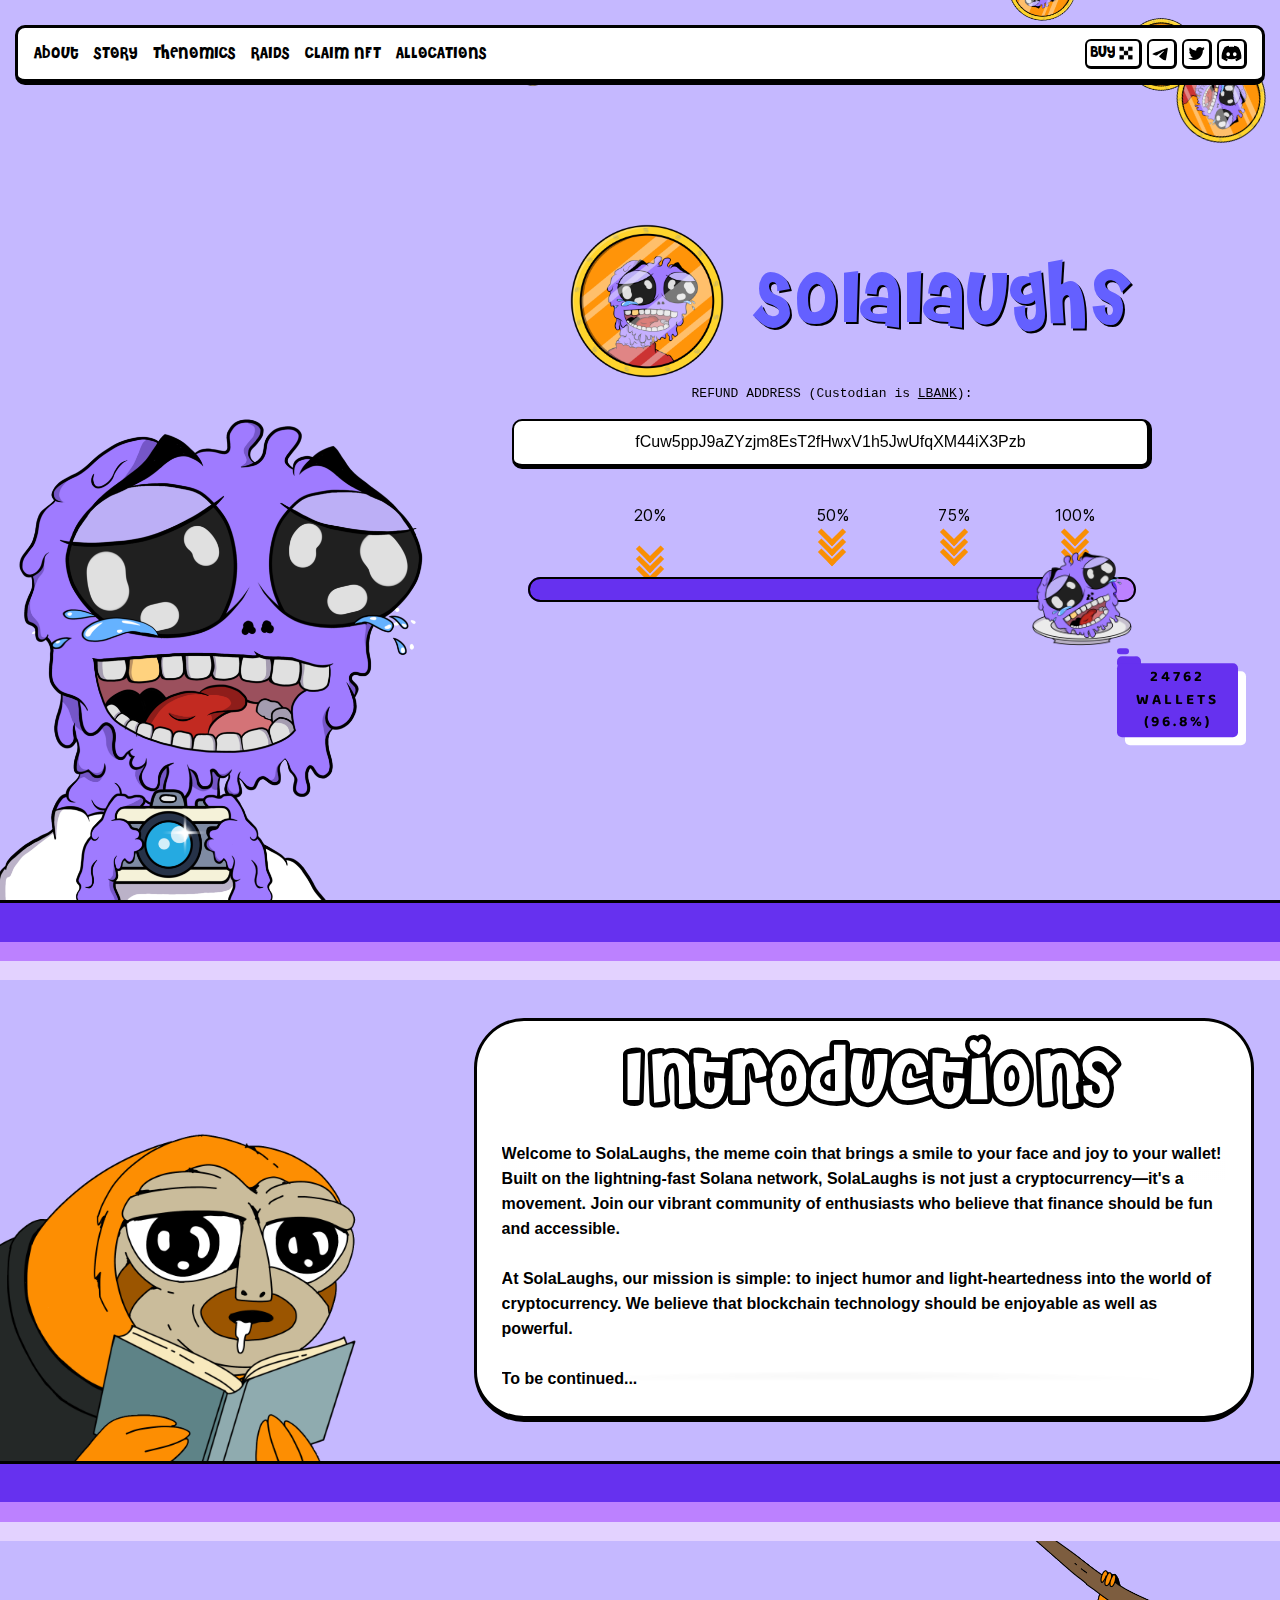
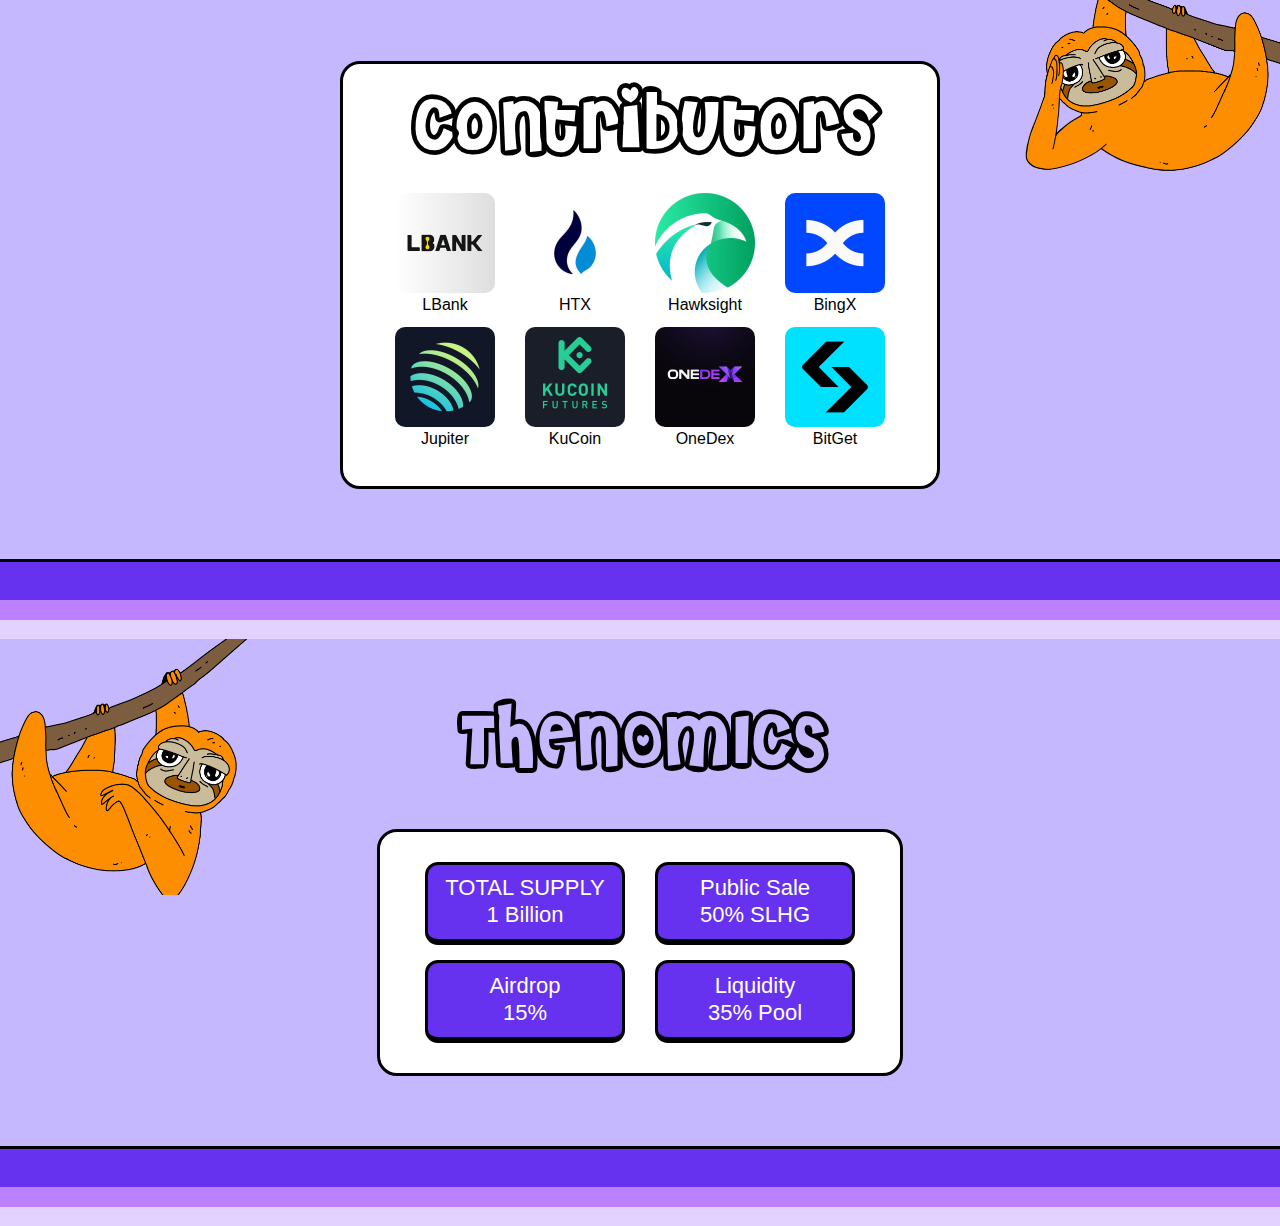
==== commit df4a399e: "Update index.html" ====
--- a/index.html
+++ b/index.html
@@ -241,17 +241,6 @@
         </div>
     </div>
 </div>
-                </div>
-            </div>
-        </div>
-    </div>
-</div>
-                
-                </div>
-            </div>
-        </div>
-    </div>
-</div>
 <div class="separator_blue" id="STATS">
     <div class="separator_in">
         <div class="separator_in2"></div>
